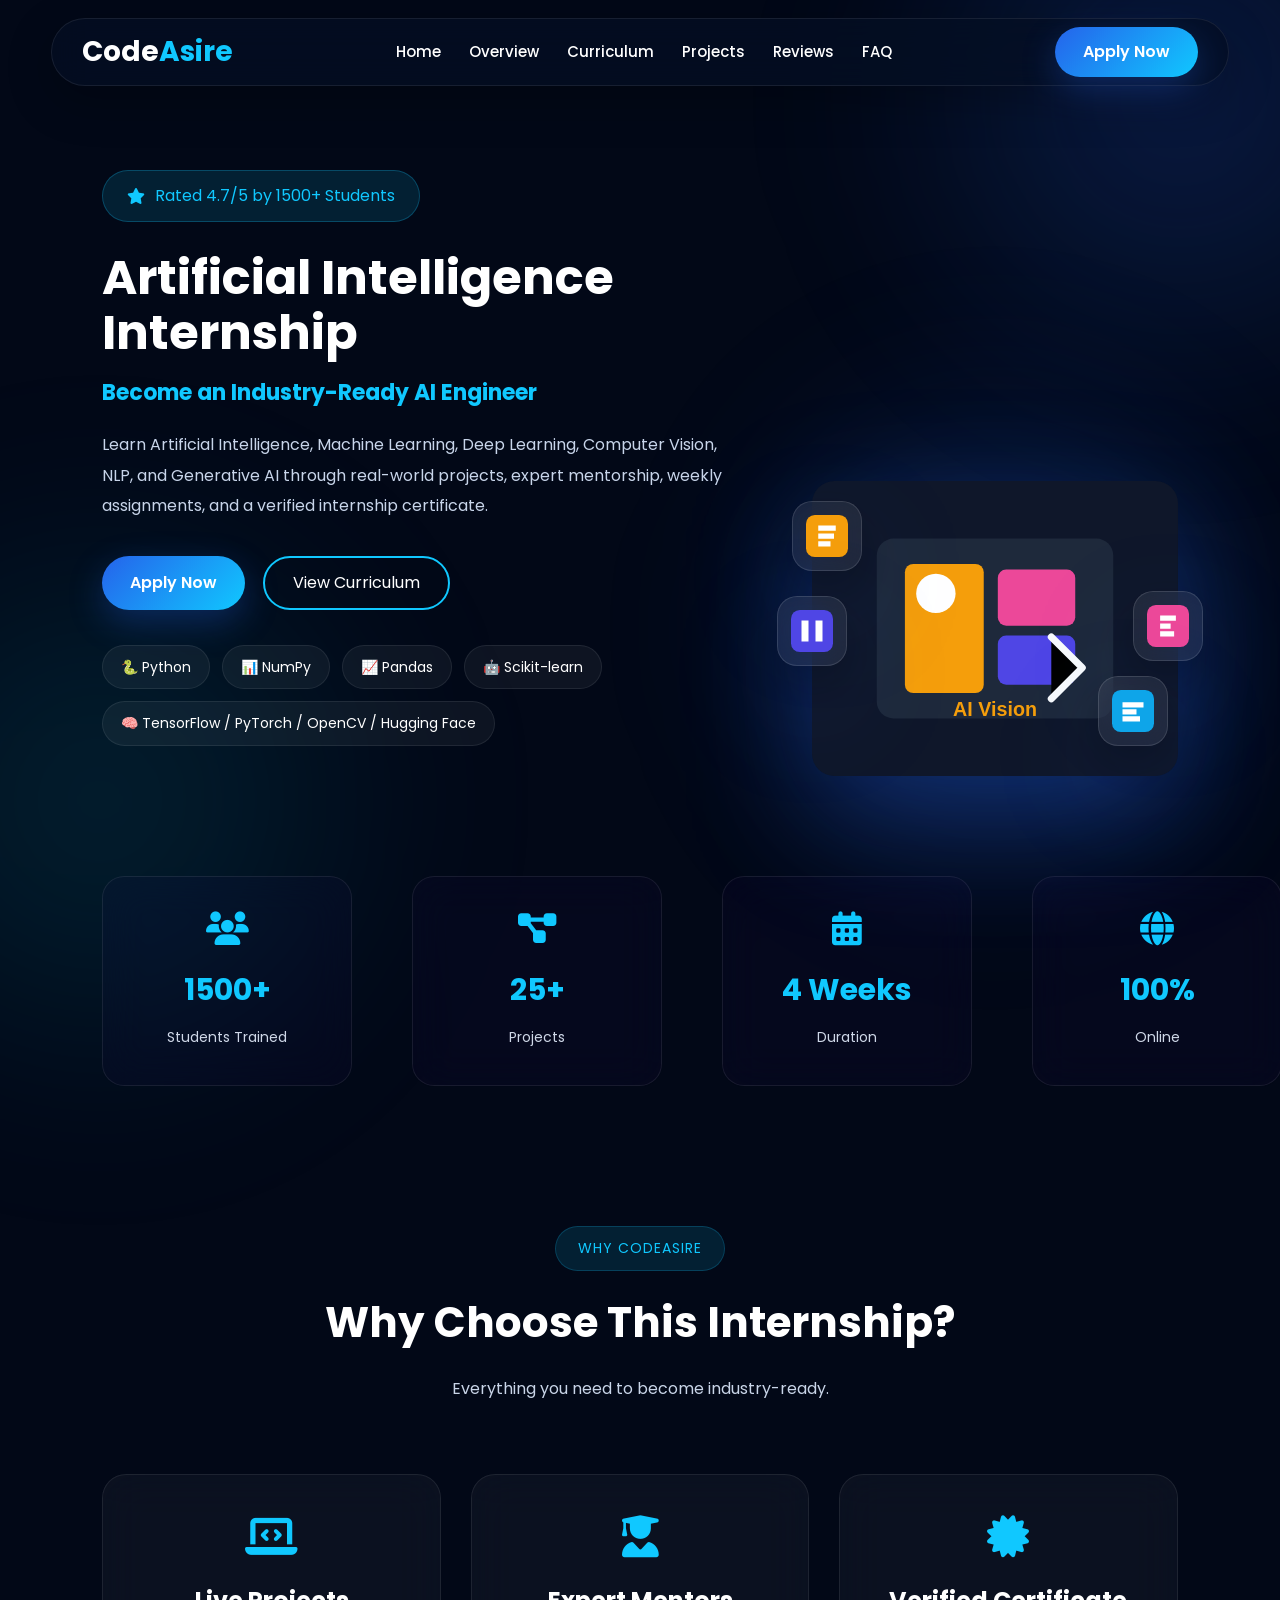
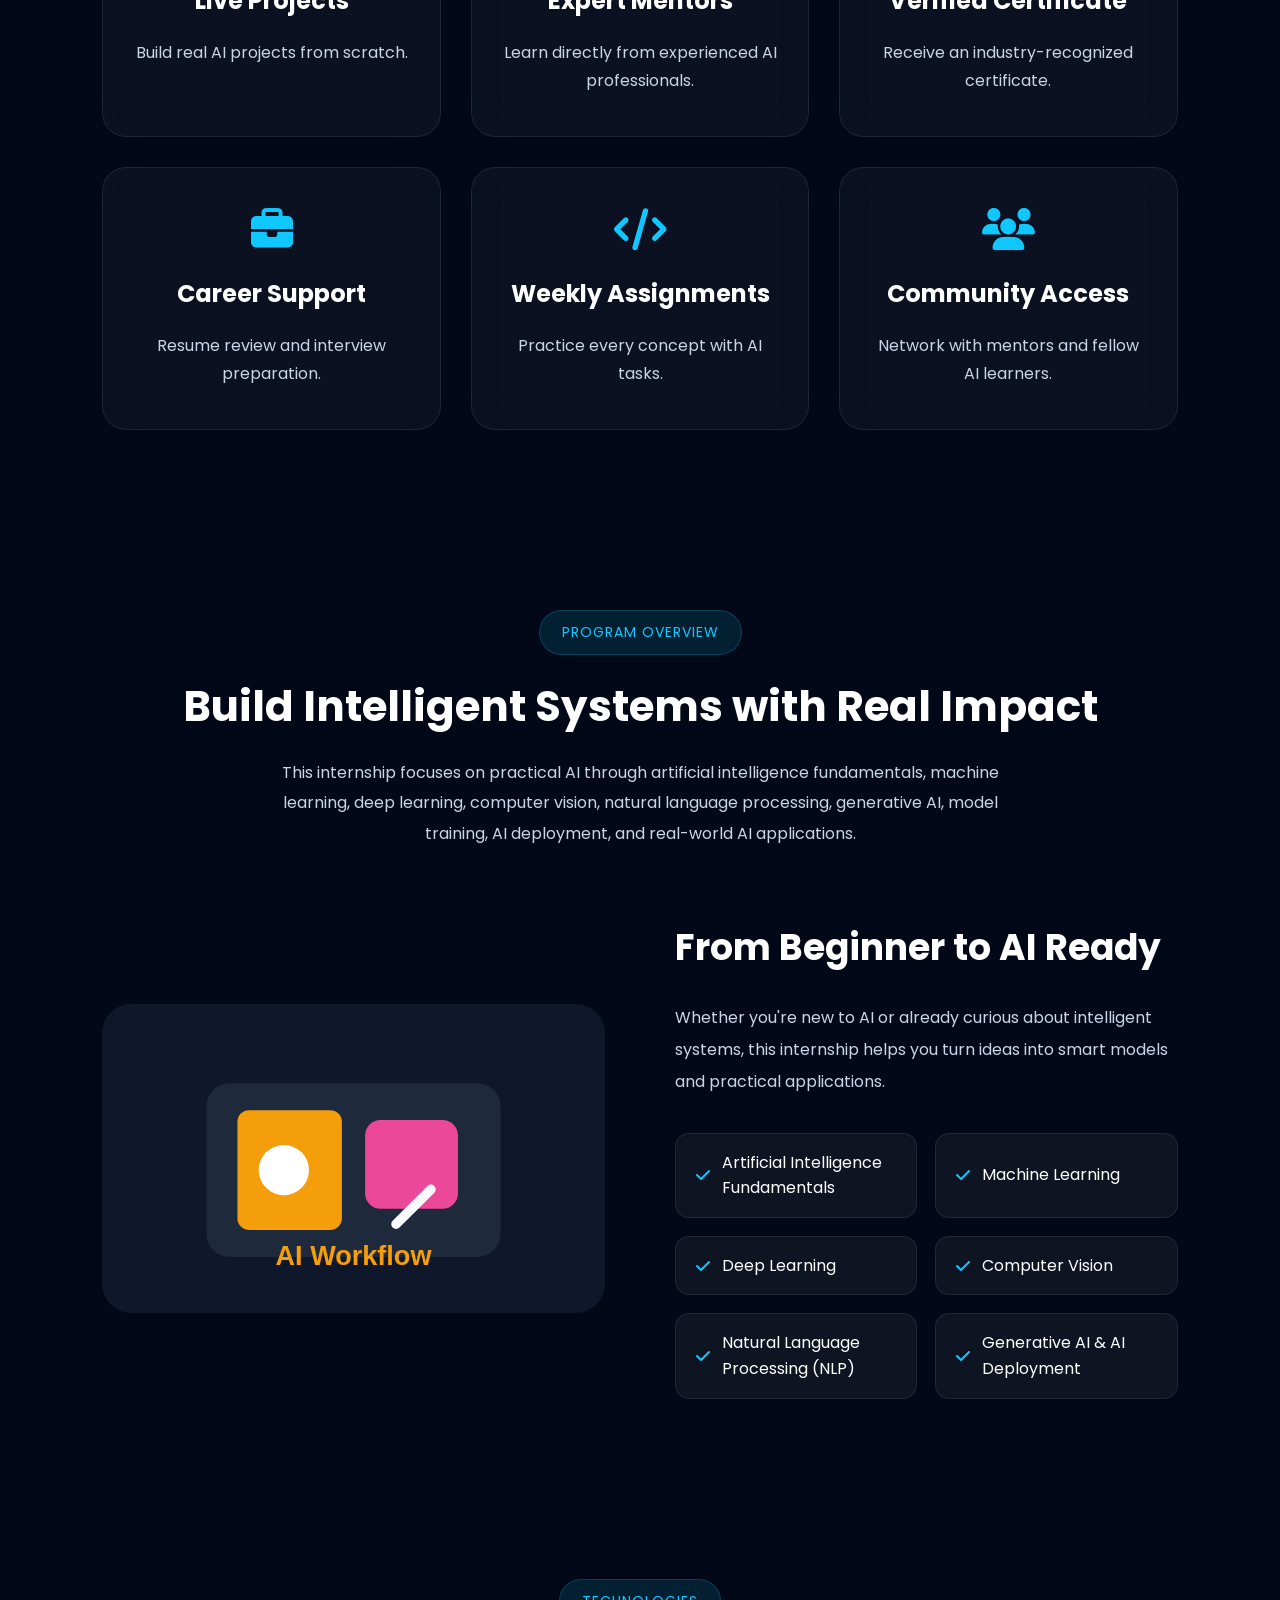
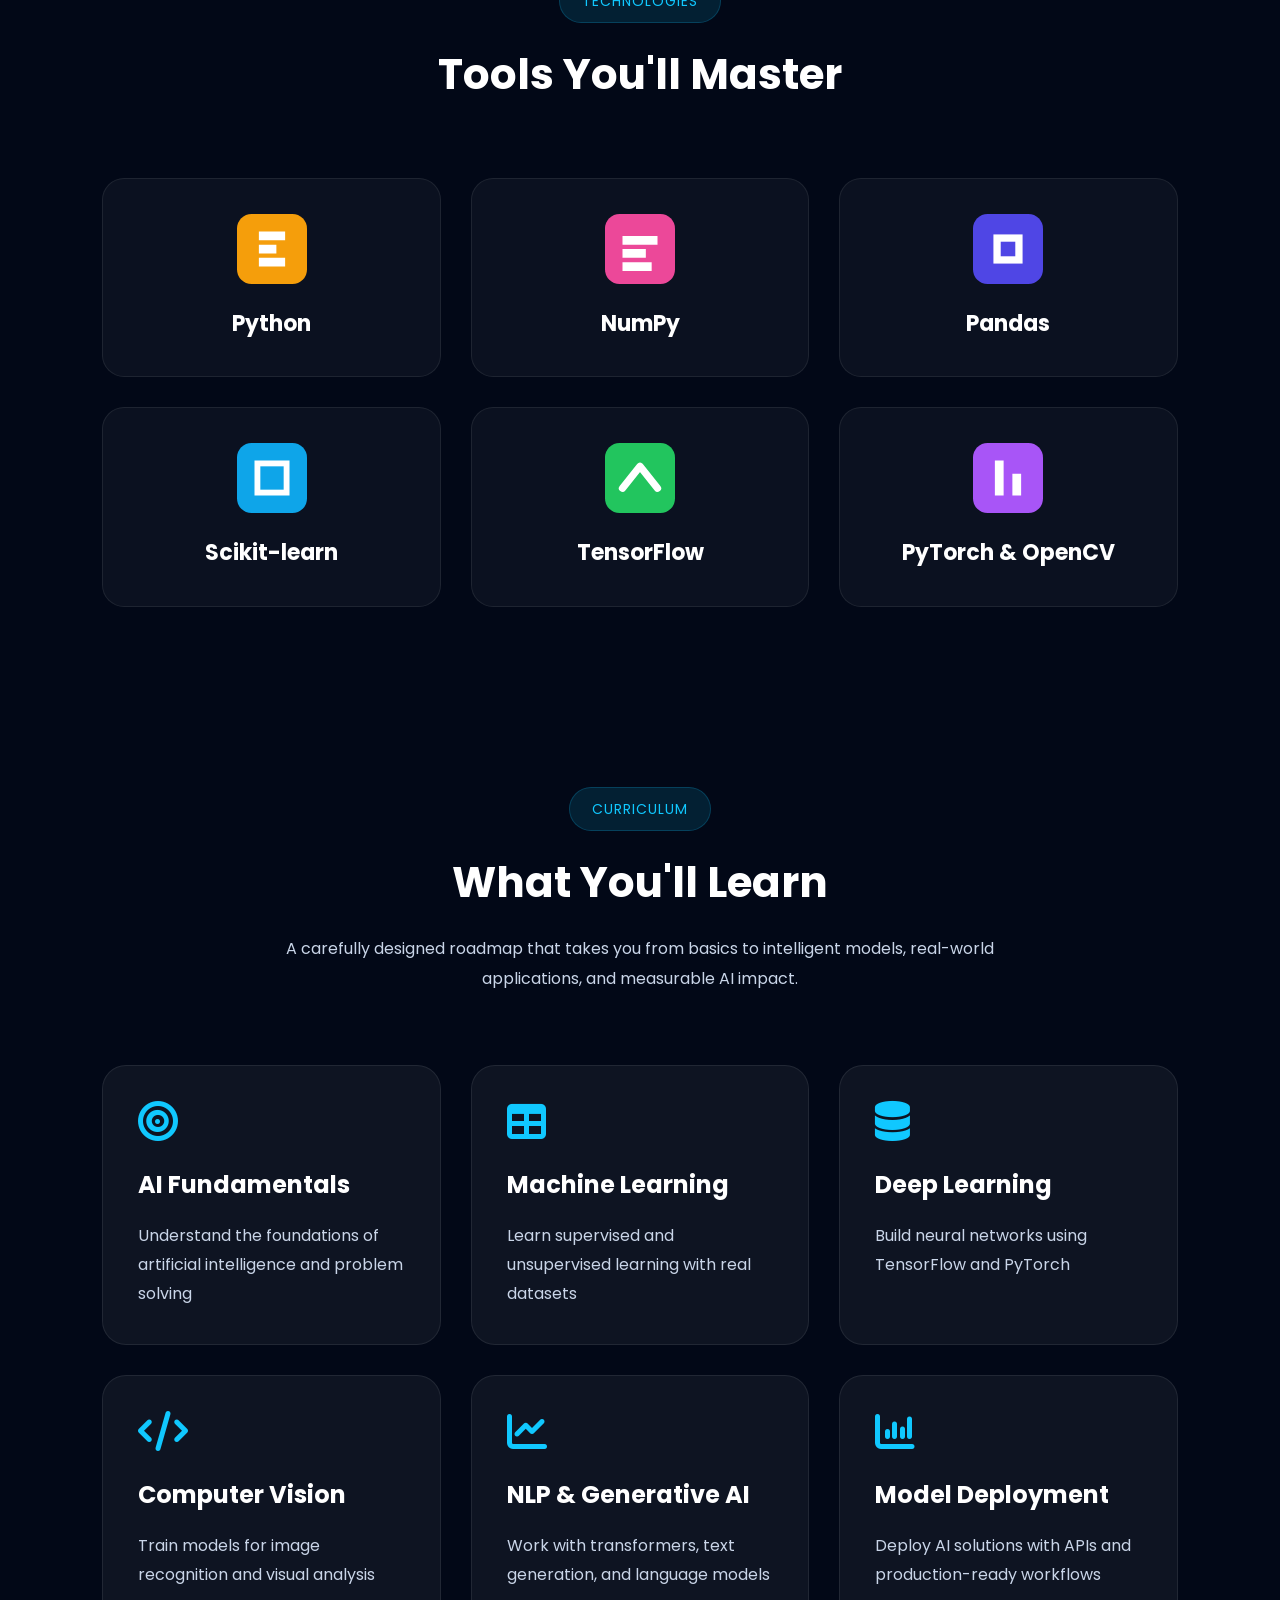
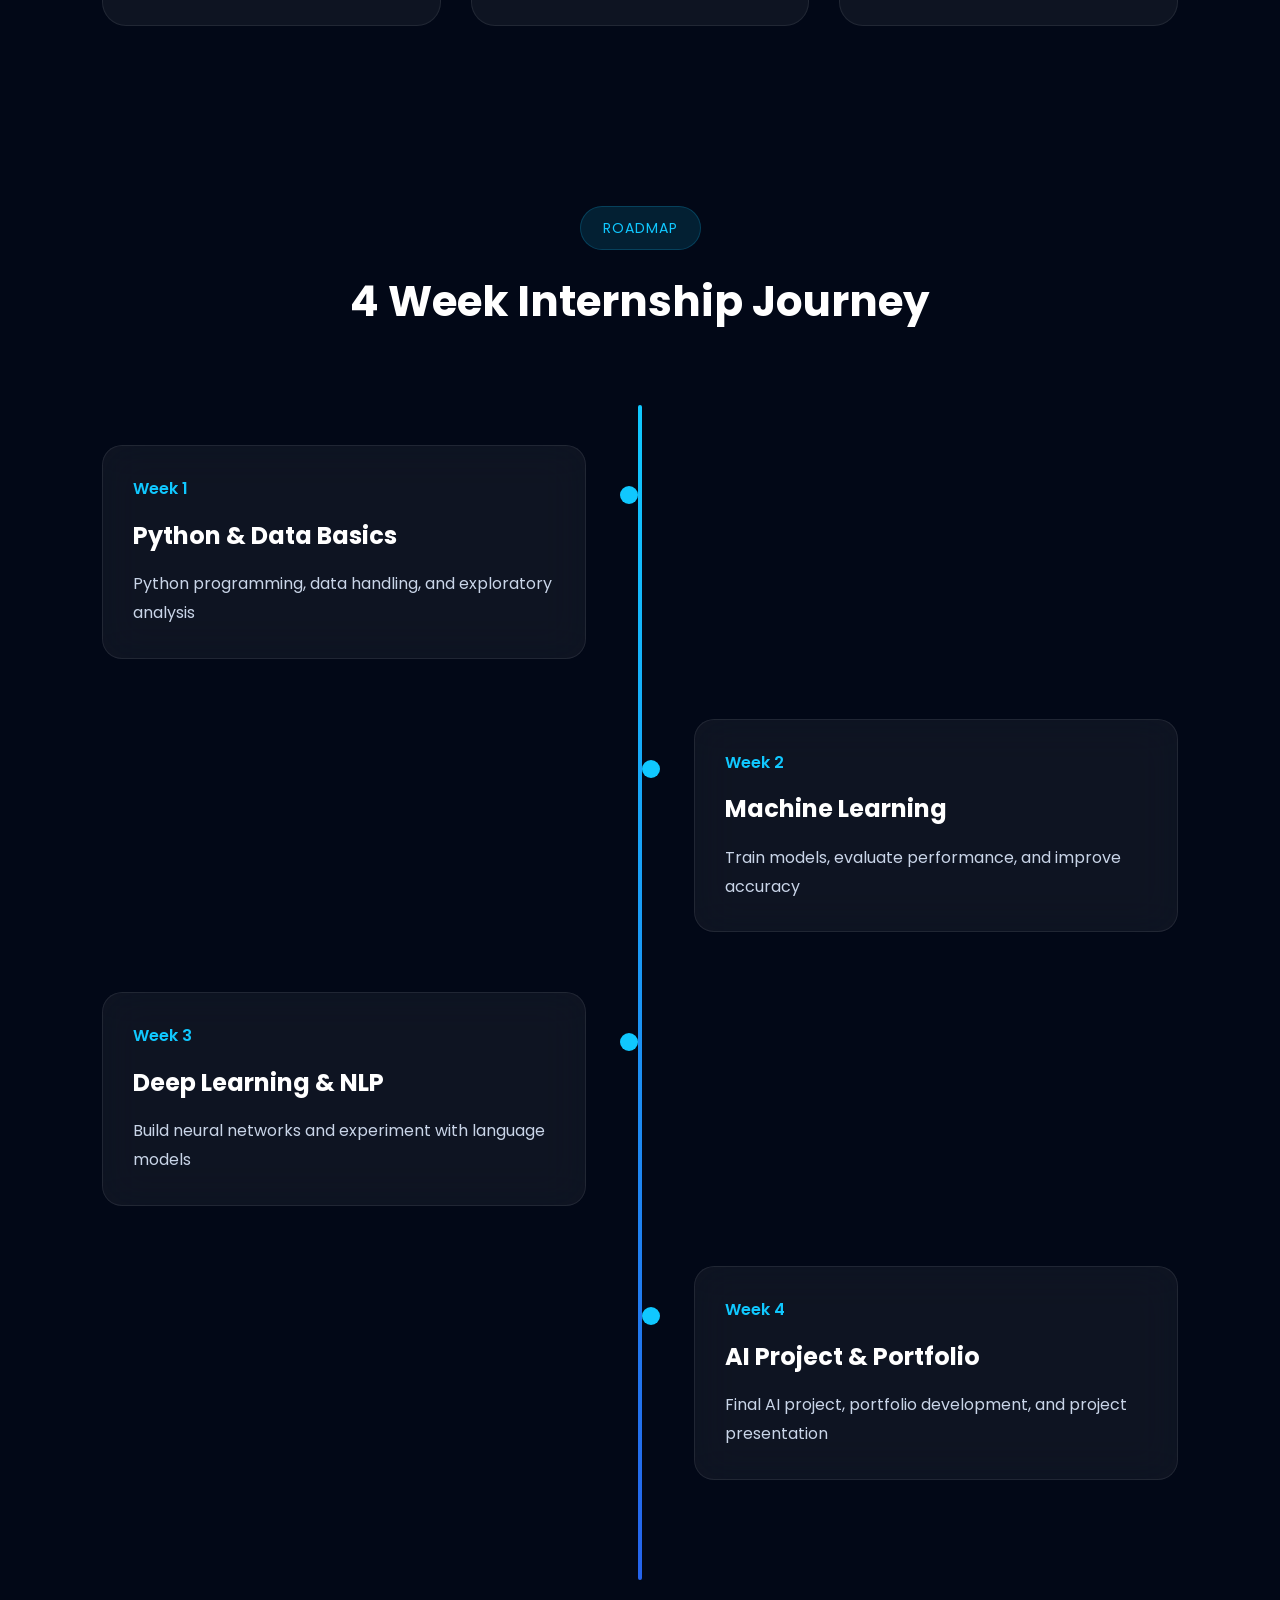
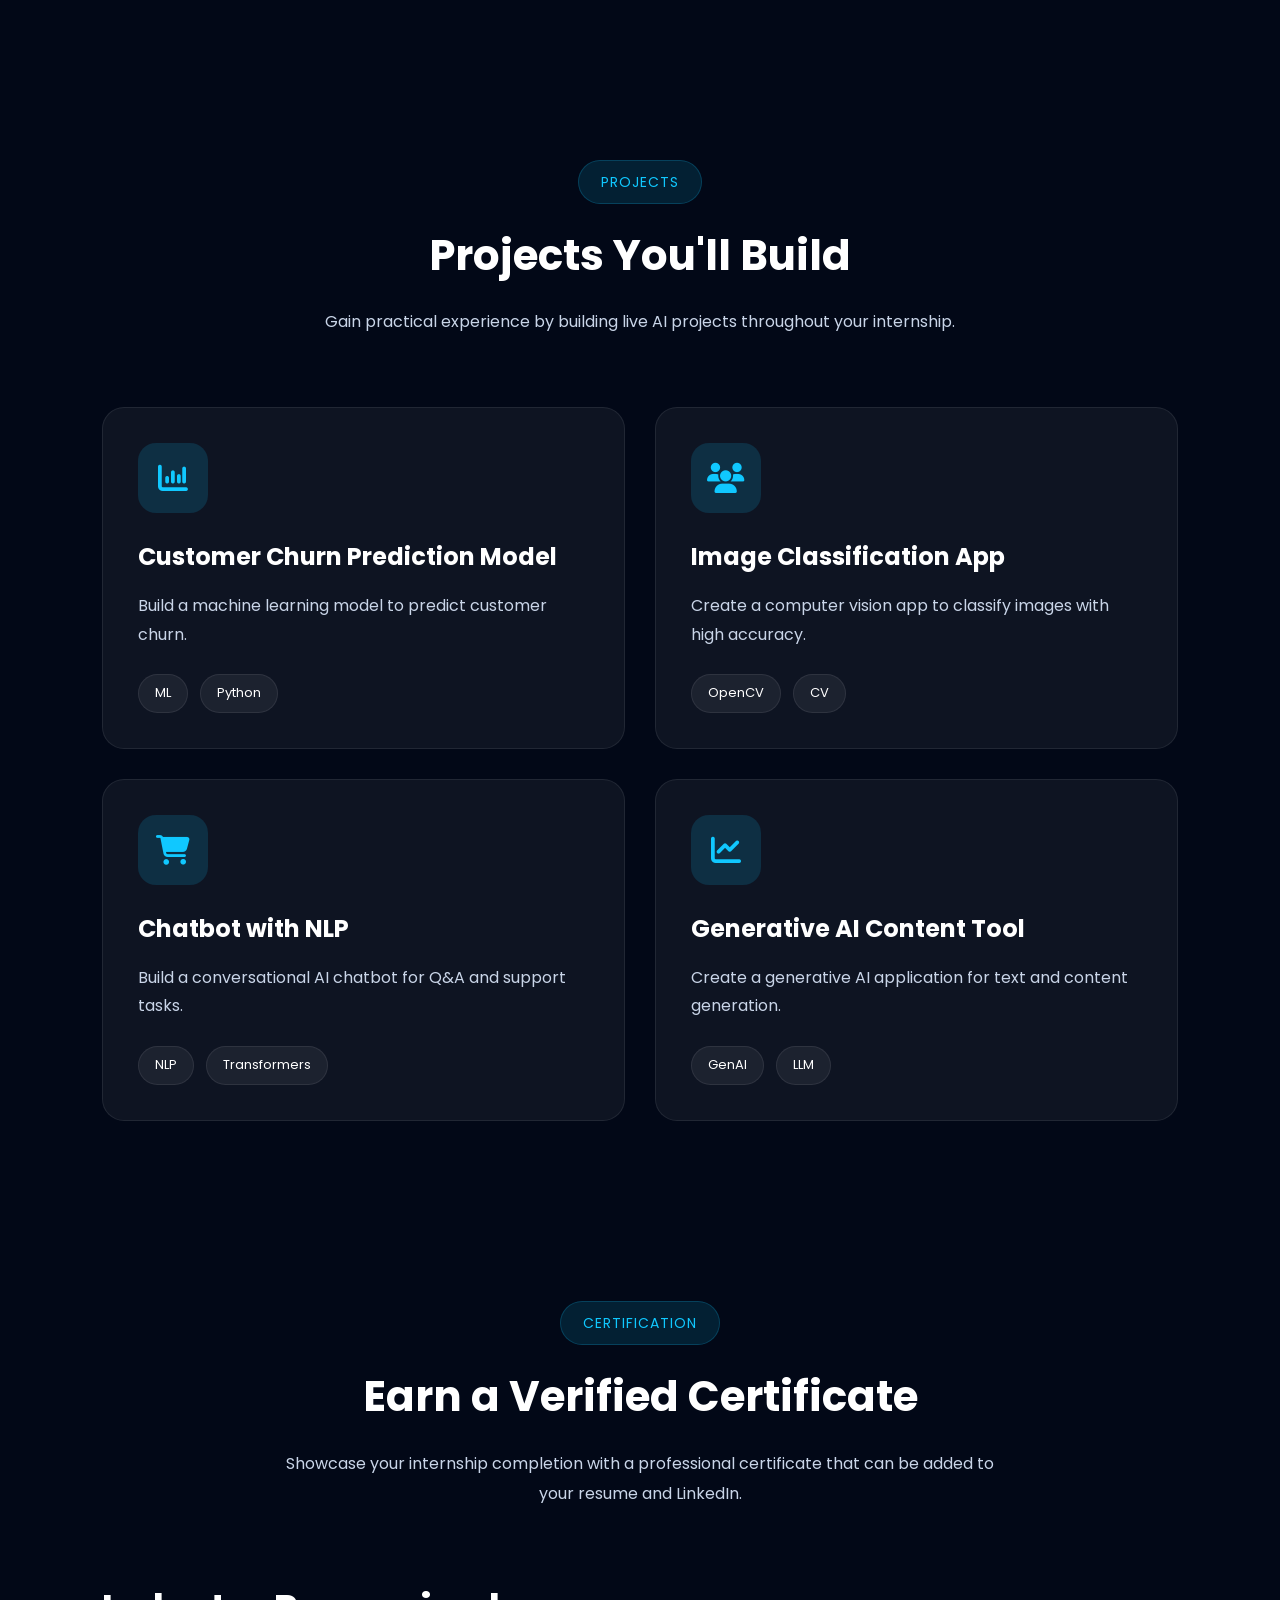
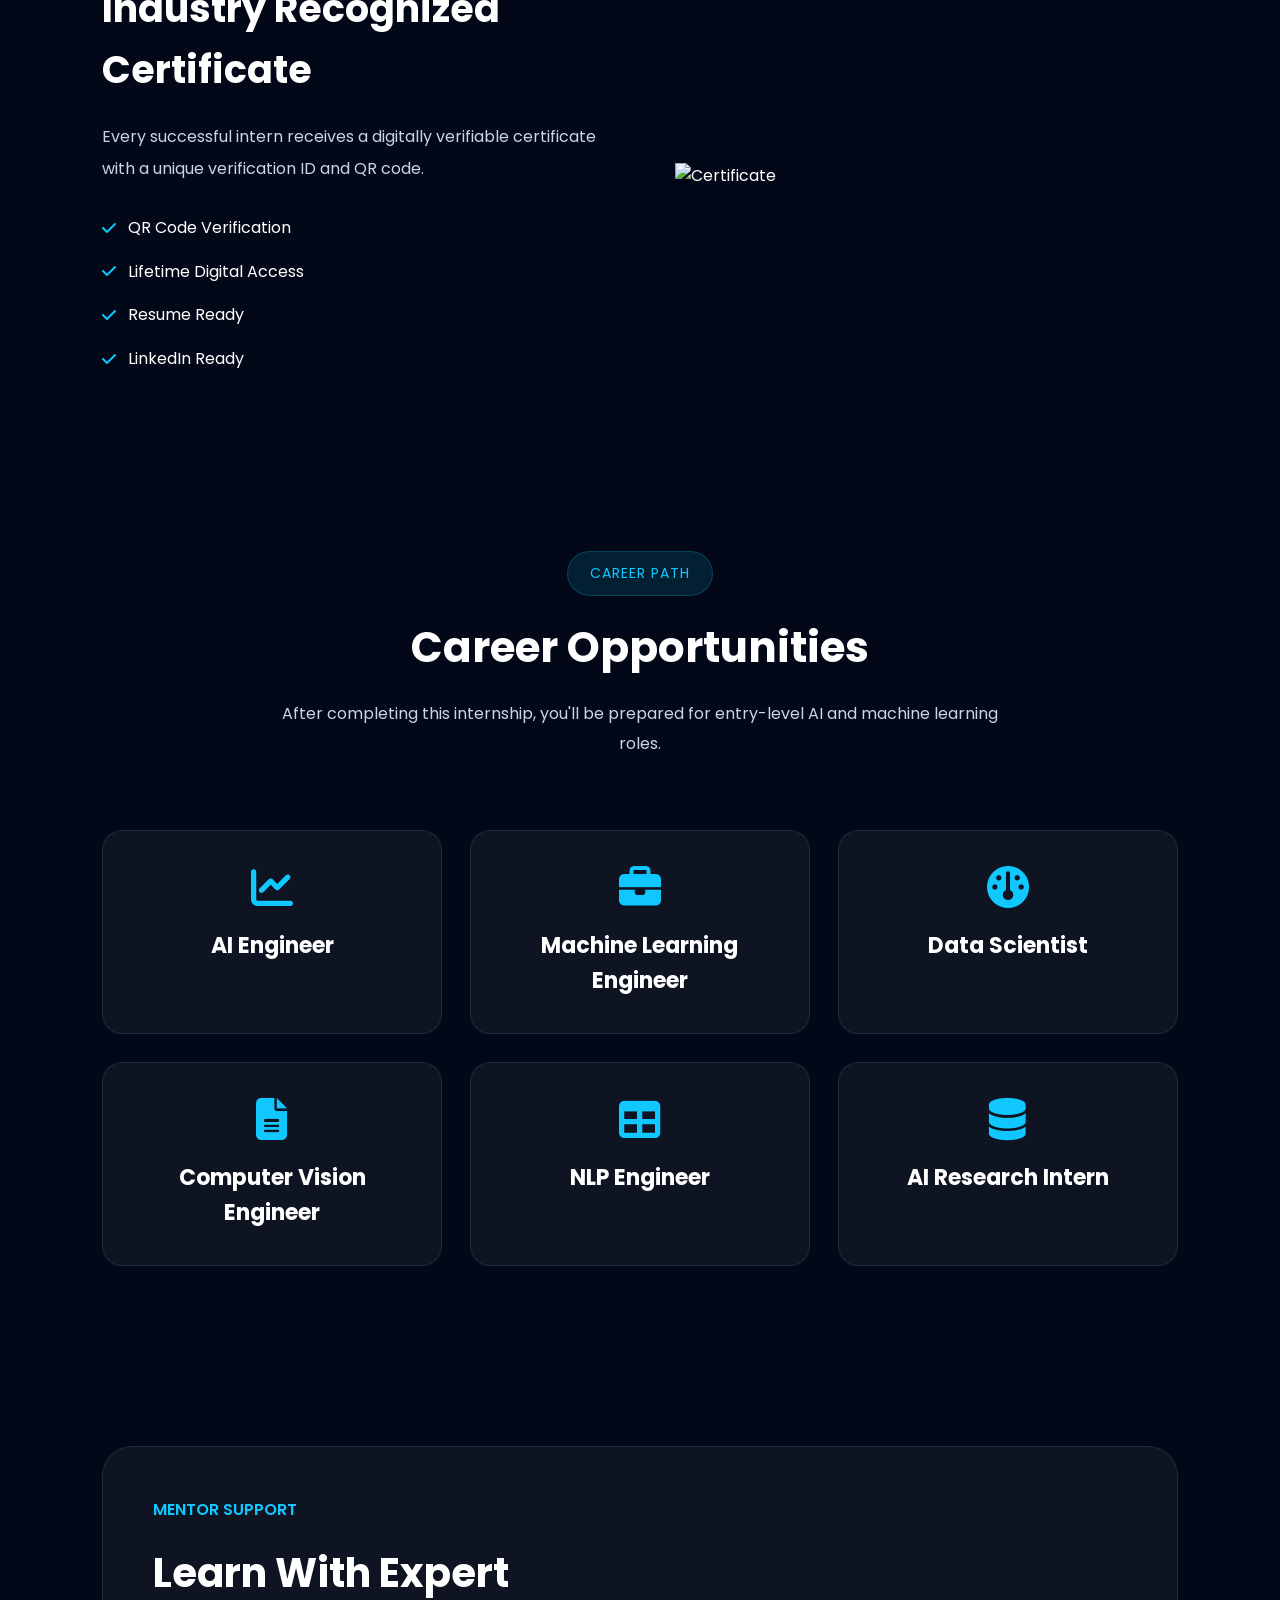
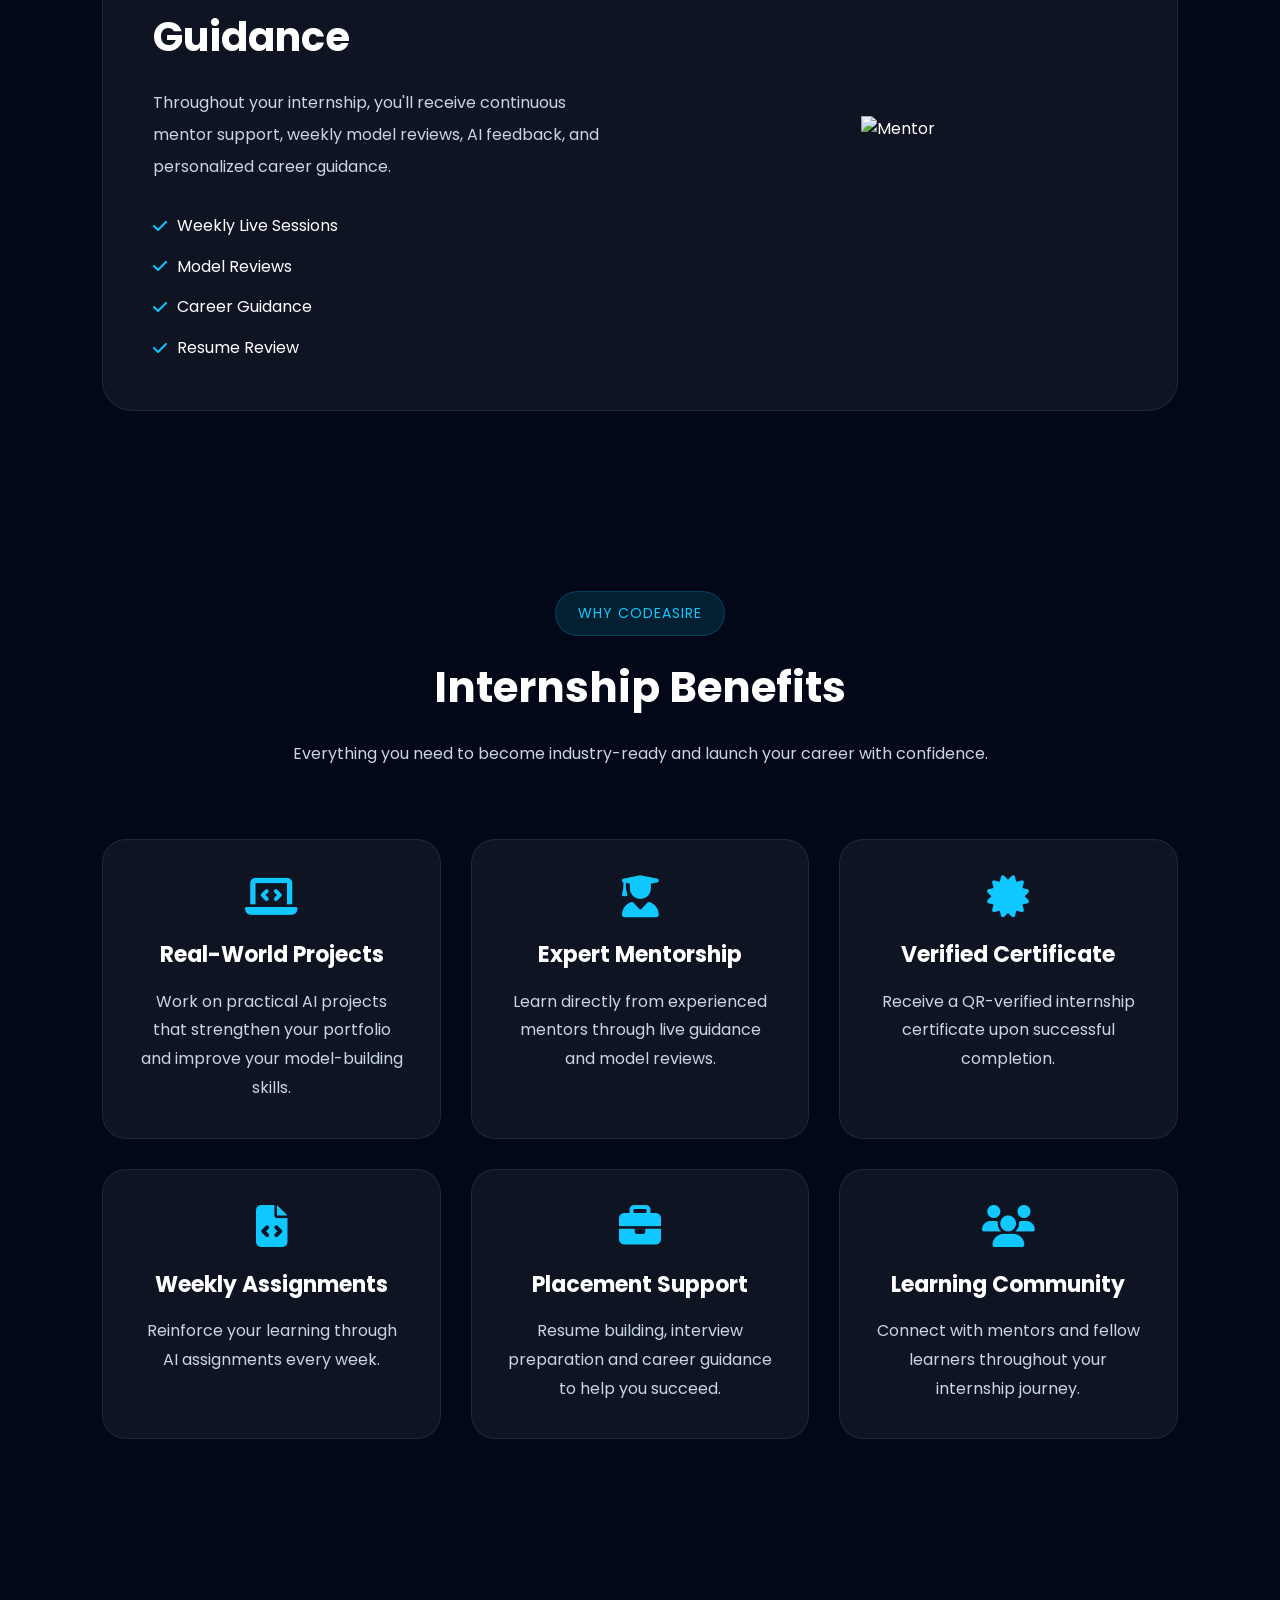
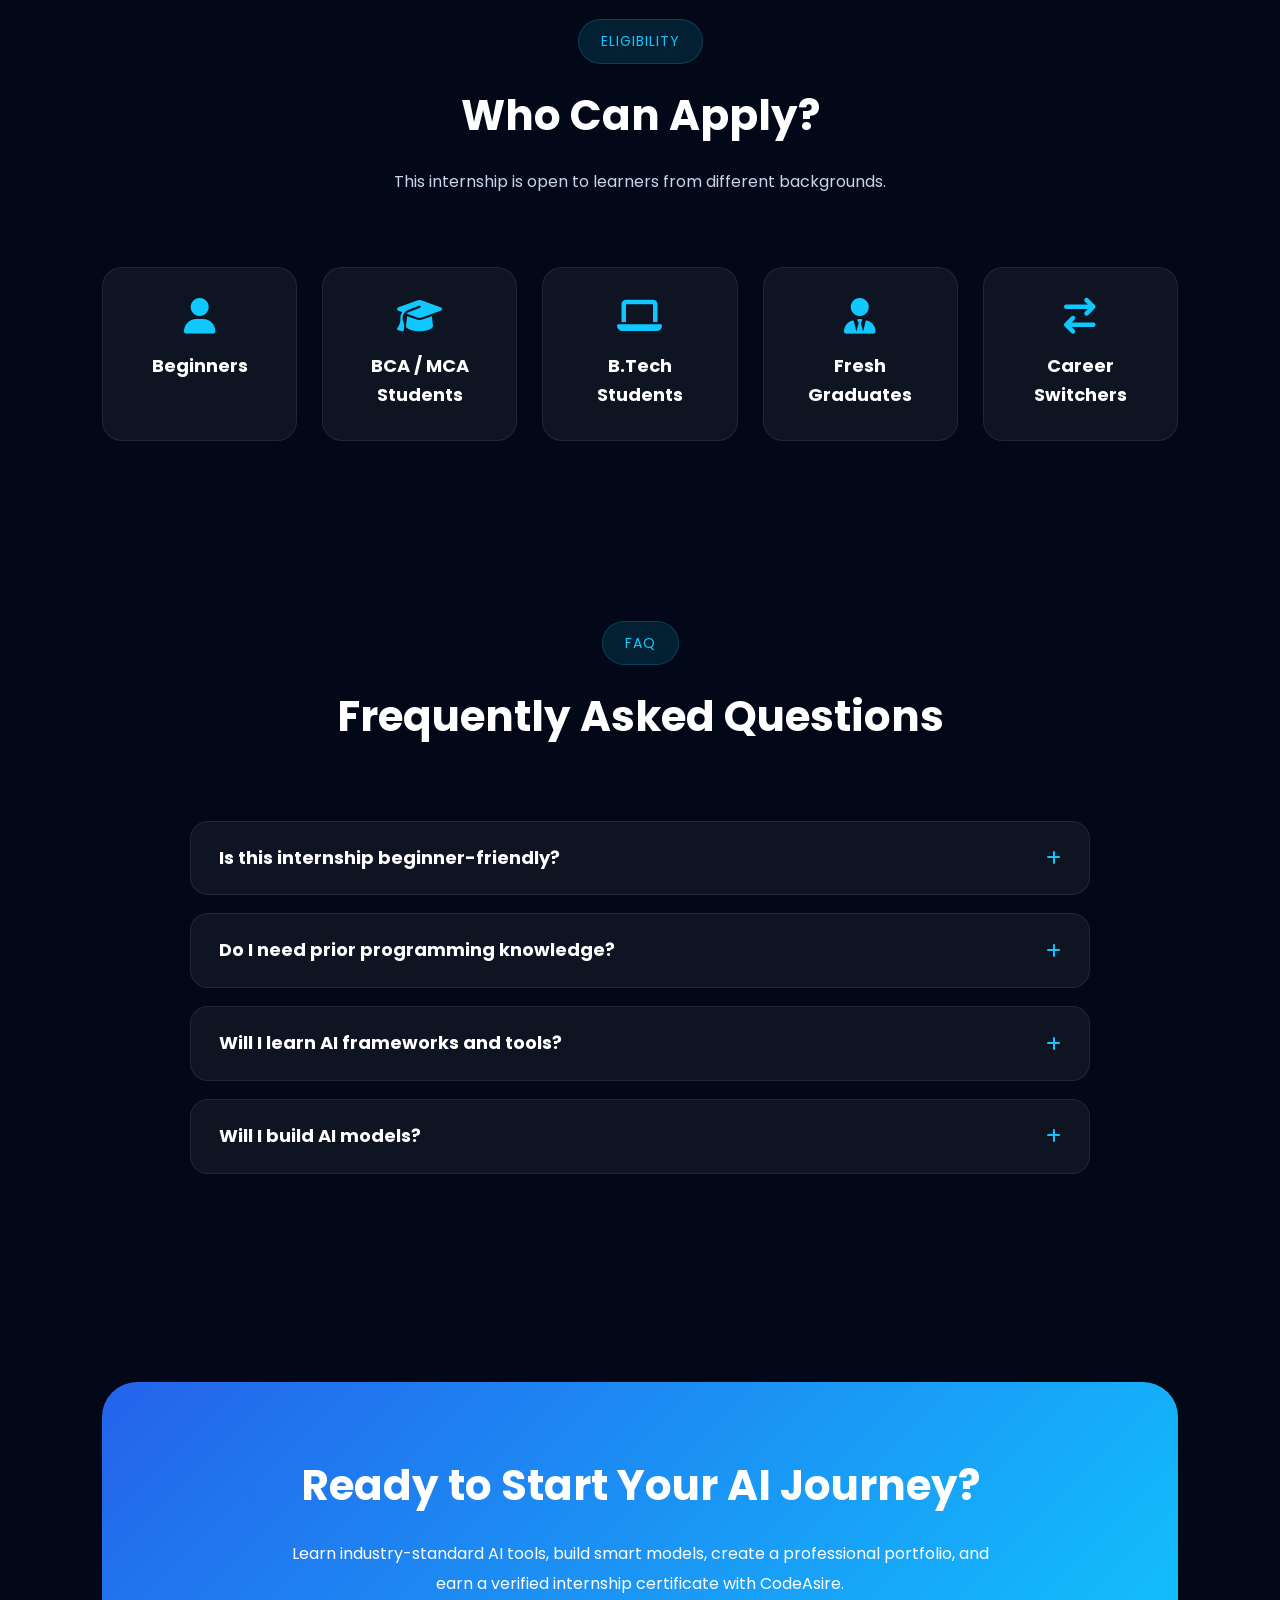
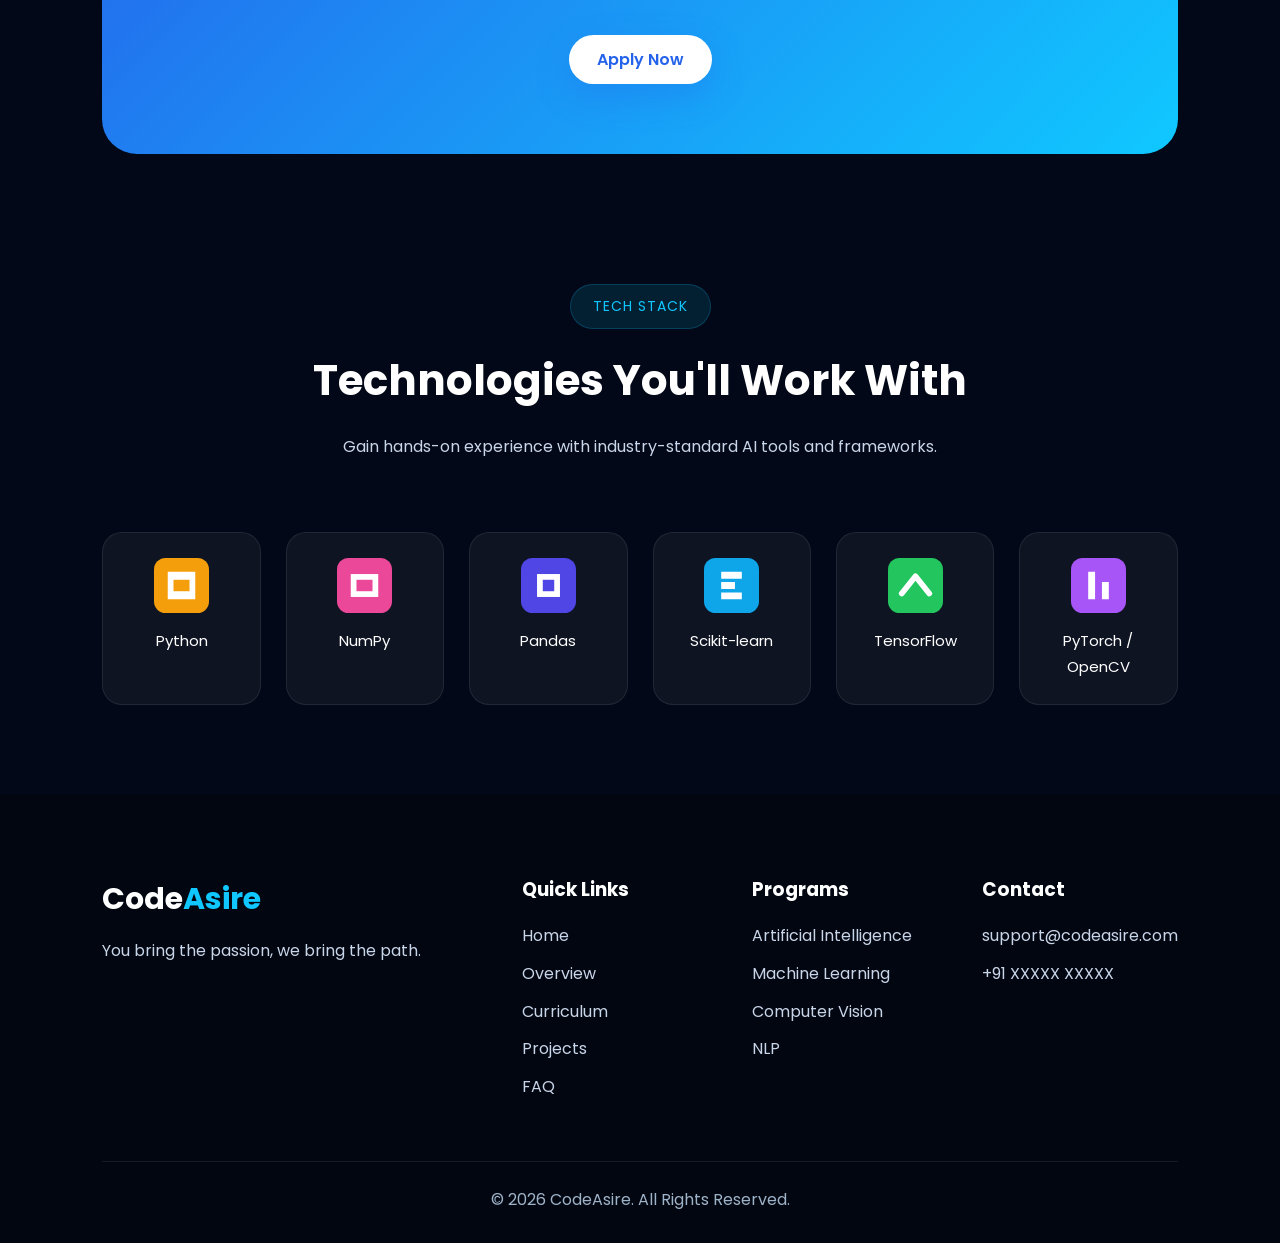
==== internships/artificial_intelligence.html @ 79d90b2c "added internship domain pages" ====
<!DOCTYPE html>
<html lang="en">

<head>

<meta charset="UTF-8">
<meta name="viewport" content="width=device-width, initial-scale=1.0">

<title>Artificial Intelligence Internship | CodeAsire</title>

<link rel="stylesheet" href="../css/internship.css">

<link rel="preconnect" href="https://fonts.googleapis.com">
<link rel="preconnect" href="https://fonts.gstatic.com" crossorigin>

<link href="https://fonts.googleapis.com/css2?family=Poppins:wght@300;400;500;600;700;800&display=swap" rel="stylesheet">

<link rel="stylesheet"
href="https://cdnjs.cloudflare.com/ajax/libs/font-awesome/6.7.2/css/all.min.css">

</head>

<body>

<!--================ NAVBAR ================-->

<header>

<nav>

<div class="logo">

<a href="../index.html">

Code<span>Asire</span>

</a>

</div>

<ul>

<li><a href="../index.html">Home</a></li>

<li><a href="#overview">Overview</a></li>

<li><a href="#curriculum">Curriculum</a></li>

<li><a href="#projects">Projects</a></li>

<li><a href="#reviews">Reviews</a></li>

<li><a href="#faq">FAQ</a></li>

</ul>

<a href="../apply.html" class="btn">

Apply Now

</a>

</nav>

</header>

<!--================ HERO ================-->

<section class="hero">

    <div class="hero-left">

        <div class="badge">
            <i class="fa-solid fa-star"></i>
            Rated 4.7/5 by 1500+ Students
        </div>

        <h1>Artificial Intelligence Internship</h1>

        <h2>Become an Industry-Ready AI Engineer</h2>

        <p>
            Learn Artificial Intelligence, Machine Learning, Deep Learning,
            Computer Vision, NLP, and Generative AI through real-world projects,
            expert mentorship, weekly assignments, and a verified internship certificate.
        </p>

        <div class="hero-buttons">

            <a href="../apply.html" class="btn">
                Apply Now
            </a>

            <a href="#curriculum" class="btn-outline">
                View Curriculum
            </a>

        </div>

        <div class="tech-stack">

            <span>🐍 Python</span>
            <span>📊 NumPy</span>
            <span>📈 Pandas</span>
            <span>🤖 Scikit-learn</span>
            <span>🧠 TensorFlow / PyTorch / OpenCV / Hugging Face</span>

        </div>

        <div class="hero-stats">

            <div class="stat-box">

                <i class="fa-solid fa-users"></i>

                <h3>1500+</h3>

                <p>Students Trained</p>

            </div>

            <div class="stat-box">

                <i class="fa-solid fa-diagram-project"></i>

                <h3>25+</h3>

                <p>Projects</p>

            </div>

            <div class="stat-box">

                <i class="fa-solid fa-calendar-days"></i>

                <h3>4 Weeks</h3>

                <p>Duration</p>

            </div>

            <div class="stat-box">

                <i class="fa-solid fa-globe"></i>

                <h3>100%</h3>

                <p>Online</p>

            </div>

        </div>

    </div>

    <div class="hero-right">

        <div class="hero-glow"></div>

        <img src="data:image/svg+xml,%3Csvg xmlns='http://www.w3.org/2000/svg' viewBox='0 0 520 420'%3E%3Crect width='520' height='420' rx='32' fill='%230f172a'/%3E%3Crect x='92' y='82' width='336' height='256' rx='24' fill='%231e293b'/%3E%3Crect x='132' y='118' width='112' height='184' rx='12' fill='%23f59e0b'/%3E%3Crect x='264' y='126' width='110' height='80' rx='12' fill='%23ec4899'/%3E%3Crect x='264' y='220' width='110' height='70' rx='12' fill='%234f46e5'/%3E%3Ccircle cx='176' cy='160' r='28' fill='%23ffffff'/%3E%3Cpath d='M340 222l44 44-44 44' stroke='%23f8fafc' stroke-width='10' stroke-linecap='round' stroke-linejoin='round'/%3E%3Ctext x='260' y='334' text-anchor='middle' font-family='Arial' font-size='28' font-weight='700' fill='%23f59e0b'%3EAI Vision%3C/text%3E%3C/svg%3E"
     width="500">

        <div class="floating-icon python">
            <img src="data:image/svg+xml,%3Csvg xmlns='http://www.w3.org/2000/svg' viewBox='0 0 96 96'%3E%3Crect width='96' height='96' rx='20' fill='%23f59e0b'/%3E%3Cpath d='M28 24h40v12H28zM28 60h28v12H28zM28 42h36v12H28z' fill='white'/%3E%3C/svg%3E">
        </div>

        <div class="floating-icon flask">
            <img src="data:image/svg+xml,%3Csvg xmlns='http://www.w3.org/2000/svg' viewBox='0 0 96 96'%3E%3Crect width='96' height='96' rx='20' fill='%23ec4899'/%3E%3Cpath d='M30 24h36v12H30zM30 42h24v12H30zM30 60h32v12H30z' fill='white'/%3E%3C/svg%3E">
        </div>

        <div class="floating-icon github">
            <img src="data:image/svg+xml,%3Csvg xmlns='http://www.w3.org/2000/svg' viewBox='0 0 96 96'%3E%3Crect width='96' height='96' rx='20' fill='%234f46e5'/%3E%3Cpath d='M24 24h16v48H24zM56 24h16v48H56z' fill='white'/%3E%3C/svg%3E">
        </div>

        <div class="floating-icon mysql">
            <img src="data:image/svg+xml,%3Csvg xmlns='http://www.w3.org/2000/svg' viewBox='0 0 96 96'%3E%3Crect width='96' height='96' rx='20' fill='%230ea5e9'/%3E%3Cpath d='M24 28h48v12H24zm0 16h32v12H24zm0 16h40v12H24z' fill='white'/%3E%3C/svg%3E">
        </div>

    </div>

</section>
<!--================ WHY CHOOSE ================-->

<section class="why">

<div class="section-title">

<span>WHY CODEASIRE</span>

<h2>

Why Choose This Internship?

</h2>

<p>

Everything you need to become industry-ready.

</p>

</div>

<div class="why-grid">

<div class="why-card">

<i class="fa-solid fa-laptop-code"></i>

<h3>Live Projects</h3>

<p>

Build real AI projects from scratch.

</p>

</div>

<div class="why-card">

<i class="fa-solid fa-user-graduate"></i>

<h3>Expert Mentors</h3>

<p>

Learn directly from experienced AI professionals.

</p>

</div>

<div class="why-card">

<i class="fa-solid fa-certificate"></i>

<h3>Verified Certificate</h3>

<p>

Receive an industry-recognized certificate.

</p>

</div>

<div class="why-card">

<i class="fa-solid fa-briefcase"></i>

<h3>Career Support</h3>

<p>

Resume review and interview preparation.

</p>

</div>

<div class="why-card">

<i class="fa-solid fa-code"></i>

<h3>Weekly Assignments</h3>

<p>

Practice every concept with AI tasks.

</p>

</div>

<div class="why-card">

<i class="fa-solid fa-users"></i>

<h3>Community Access</h3>

<p>

Network with mentors and fellow AI learners.

</p>

</div>

</div>

</section>
<!--================ PROGRAM OVERVIEW ================-->

<section class="overview" id="overview">

    <div class="section-title">

        <span>PROGRAM OVERVIEW</span>

        <h2>Build Intelligent Systems with Real Impact</h2>

        <p>
            This internship focuses on practical AI through artificial intelligence fundamentals,
            machine learning, deep learning, computer vision, natural language processing,
            generative AI, model training, AI deployment, and real-world AI applications.
        </p>

    </div>

    <div class="overview-container">

        <div class="overview-image">

            <img src="data:image/svg+xml,%3Csvg xmlns='http://www.w3.org/2000/svg' viewBox='0 0 520 320'%3E%3Crect width='520' height='320' rx='30' fill='%230f172a'/%3E%3Crect x='108' y='82' width='304' height='180' rx='24' fill='%231e293b'/%3E%3Crect x='140' y='110' width='108' height='124' rx='12' fill='%23f59e0b'/%3E%3Crect x='272' y='120' width='96' height='92' rx='16' fill='%23ec4899'/%3E%3Cpath d='M304 228l36-36' stroke='%23f8fafc' stroke-width='10' stroke-linecap='round'/%3E%3Ccircle cx='188' cy='172' r='26' fill='%23ffffff'/%3E%3Ctext x='260' y='270' text-anchor='middle' font-family='Arial' font-size='28' font-weight='700' fill='%23f59e0b'%3EAI Workflow%3C/text%3E%3C/svg%3E"
            alt="Artificial Intelligence Overview">

        </div>

        <div class="overview-content">

            <h3>

                From Beginner to AI Ready

            </h3>

            <p>

                Whether you're new to AI or already curious about intelligent systems,
                this internship helps you turn ideas into smart models and
                practical applications.

            </p>

            <div class="overview-features">

                <div class="feature">

                    <i class="fa-solid fa-check"></i>

                    Artificial Intelligence Fundamentals

                </div>

                <div class="feature">

                    <i class="fa-solid fa-check"></i>

                    Machine Learning

                </div>

                <div class="feature">

                    <i class="fa-solid fa-check"></i>

                    Deep Learning

                </div>

                <div class="feature">

                    <i class="fa-solid fa-check"></i>

                    Computer Vision

                </div>

                <div class="feature">

                    <i class="fa-solid fa-check"></i>

                    Natural Language Processing (NLP)

                </div>

                <div class="feature">

                    <i class="fa-solid fa-check"></i>

                    Generative AI & AI Deployment

                </div>

            </div>

        </div>

    </div>

</section>

<!--================ TOOLS ================-->

<section class="tools">

    <div class="section-title">

        <span>TECHNOLOGIES</span>

        <h2>Tools You'll Master</h2>

    </div>

    <div class="tools-grid">

        <div class="tool-card">

            <img src="data:image/svg+xml,%3Csvg xmlns='http://www.w3.org/2000/svg' viewBox='0 0 96 96'%3E%3Crect width='96' height='96' rx='20' fill='%23f59e0b'/%3E%3Cpath d='M30 24h36v12H30zm0 18h24v12H30zm0 18h36v12H30z' fill='white'/%3E%3C/svg%3E">

            <h3>Python</h3>

        </div>

        <div class="tool-card">

            <img src="data:image/svg+xml,%3Csvg xmlns='http://www.w3.org/2000/svg' viewBox='0 0 96 96'%3E%3Crect width='96' height='96' rx='20' fill='%23ec4899'/%3E%3Cpath d='M24 30h48v12H24zm0 18h32v12H24zm0 18h40v12H24z' fill='white'/%3E%3C/svg%3E">

            <h3>NumPy</h3>

        </div>

        <div class="tool-card">

            <img src="data:image/svg+xml,%3Csvg xmlns='http://www.w3.org/2000/svg' viewBox='0 0 96 96'%3E%3Crect width='96' height='96' rx='20' fill='%234f46e5'/%3E%3Cpath d='M28 28h40v40H28z' fill='white'/%3E%3Cpath d='M38 38h20v20H38z' fill='%234f46e5'/%3E%3C/svg%3E">

            <h3>Pandas</h3>

        </div>

        <div class="tool-card">

            <img src="data:image/svg+xml,%3Csvg xmlns='http://www.w3.org/2000/svg' viewBox='0 0 96 96'%3E%3Crect width='96' height='96' rx='20' fill='%230ea5e9'/%3E%3Cpath d='M24 24h48v48H24z' fill='white'/%3E%3Cpath d='M32 32h32v32H32z' fill='%230ea5e9'/%3E%3C/svg%3E">

            <h3>Scikit-learn</h3>

        </div>

        <div class="tool-card">

            <img src="data:image/svg+xml,%3Csvg xmlns='http://www.w3.org/2000/svg' viewBox='0 0 96 96'%3E%3Crect width='96' height='96' rx='20' fill='%2322c55e'/%3E%3Cpath d='M24 62l24-30 24 30' stroke='white' stroke-width='10' fill='none' stroke-linecap='round' stroke-linejoin='round'/%3E%3C/svg%3E">

            <h3>TensorFlow</h3>

        </div>

        <div class="tool-card">

            <img src="data:image/svg+xml,%3Csvg xmlns='http://www.w3.org/2000/svg' viewBox='0 0 96 96'%3E%3Crect width='96' height='96' rx='20' fill='%23a855f7'/%3E%3Cpath d='M30 24h12v48H30zm24 18h12v30H54z' fill='white'/%3E%3C/svg%3E">

            <h3>PyTorch & OpenCV</h3>

        </div>

    </div>

</section>

<!--================ CURRICULUM ================-->

<section class="curriculum" id="curriculum">

    <div class="section-title">

        <span>CURRICULUM</span>

        <h2>What You'll Learn</h2>

        <p>

            A carefully designed roadmap that takes you from basics to
            intelligent models, real-world applications, and measurable AI impact.

        </p>

    </div>

    <div class="curriculum-grid">

        <div class="curriculum-card">

            <i class="fa-solid fa-bullseye"></i>

            <h3>AI Fundamentals</h3>

            <p>

                Understand the foundations of artificial intelligence and problem solving

            </p>

        </div>

        <div class="curriculum-card">

            <i class="fa-solid fa-table"></i>

            <h3>Machine Learning</h3>

            <p>

                Learn supervised and unsupervised learning with real datasets

            </p>

        </div>

        <div class="curriculum-card">

            <i class="fa-solid fa-database"></i>

            <h3>Deep Learning</h3>

            <p>

                Build neural networks using TensorFlow and PyTorch

            </p>

        </div>

        <div class="curriculum-card">

            <i class="fa-solid fa-code"></i>

            <h3>Computer Vision</h3>

            <p>

                Train models for image recognition and visual analysis

            </p>

        </div>

        <div class="curriculum-card">

            <i class="fa-solid fa-chart-line"></i>

            <h3>NLP & Generative AI</h3>

            <p>

                Work with transformers, text generation, and language models

            </p>

        </div>

        <div class="curriculum-card">

            <i class="fa-solid fa-chart-column"></i>

            <h3>Model Deployment</h3>

            <p>

                Deploy AI solutions with APIs and production-ready workflows

            </p>

        </div>

    </div>

</section>

<!--================ ROADMAP ================-->

<section class="roadmap">

    <div class="section-title">

        <span>ROADMAP</span>

        <h2>4 Week Internship Journey</h2>

    </div>

    <div class="timeline">

        <div class="timeline-item">

            <span>Week 1</span>

            <h3>Python & Data Basics</h3>

            <p>

                Python programming, data handling, and exploratory analysis

            </p>

        </div>

        <div class="timeline-item">

            <span>Week 2</span>

            <h3>Machine Learning</h3>

            <p>

                Train models, evaluate performance, and improve accuracy

            </p>

        </div>

        <div class="timeline-item">

            <span>Week 3</span>

            <h3>Deep Learning & NLP</h3>

            <p>

                Build neural networks and experiment with language models

            </p>

        </div>

        <div class="timeline-item">

            <span>Week 4</span>

            <h3>AI Project & Portfolio</h3>

            <p>

                Final AI project, portfolio development, and project presentation

            </p>

        </div>

    </div>

</section>
<!--================ PROJECTS ================-->

<section class="projects" id="projects">

    <div class="section-title">

        <span>PROJECTS</span>

        <h2>Projects You'll Build</h2>

        <p>
            Gain practical experience by building live AI projects
            throughout your internship.
        </p>

    </div>

    <div class="projects-grid">

        <div class="project-card">

            <div class="project-icon">
                <i class="fa-solid fa-chart-column"></i>
            </div>

            <h3>Customer Churn Prediction Model</h3>

            <p>

                Build a machine learning model to predict customer churn.

            </p>

            <div class="project-tags">

                <span>ML</span>

                <span>Python</span>

            </div>

        </div>

        <div class="project-card">

            <div class="project-icon">
                <i class="fa-solid fa-users"></i>
            </div>

            <h3>Image Classification App</h3>

            <p>

                Create a computer vision app to classify images with high accuracy.

            </p>

            <div class="project-tags">

                <span>OpenCV</span>

                <span>CV</span>

            </div>

        </div>

        <div class="project-card">

            <div class="project-icon">
                <i class="fa-solid fa-cart-shopping"></i>
            </div>

            <h3>Chatbot with NLP</h3>

            <p>

                Build a conversational AI chatbot for Q&A and support tasks.

            </p>

            <div class="project-tags">

                <span>NLP</span>

                <span>Transformers</span>

            </div>

        </div>

        <div class="project-card">

            <div class="project-icon">
                <i class="fa-solid fa-chart-line"></i>
            </div>

            <h3>Generative AI Content Tool</h3>

            <p>

                Create a generative AI application for text and content generation.

            </p>

            <div class="project-tags">

                <span>GenAI</span>

                <span>LLM</span>

            </div>

        </div>

    </div>

</section>

<!--================ CERTIFICATE ================-->

<section class="certificate">

    <div class="section-title">

        <span>CERTIFICATION</span>

        <h2>Earn a Verified Certificate</h2>

        <p>

            Showcase your internship completion with a professional
            certificate that can be added to your resume and LinkedIn.

        </p>

    </div>

    <div class="certificate-container">

        <div class="certificate-content">

            <h3>

                Industry Recognized Certificate

            </h3>

            <p>

                Every successful intern receives a digitally verifiable
                certificate with a unique verification ID and QR code.

            </p>

            <ul>

                <li><i class="fa-solid fa-check"></i> QR Code Verification</li>

                <li><i class="fa-solid fa-check"></i> Lifetime Digital Access</li>

                <li><i class="fa-solid fa-check"></i> Resume Ready</li>

                <li><i class="fa-solid fa-check"></i> LinkedIn Ready</li>

            </ul>

        </div>

        <div class="certificate-image">

            <img src="../assets/certificates/certificate-demo.png"
            alt="Certificate">

        </div>

    </div>

</section>

<!--================ CAREER ================-->

<section class="career">

    <div class="section-title">

        <span>CAREER PATH</span>

        <h2>Career Opportunities</h2>

        <p>

            After completing this internship, you'll be prepared for
            entry-level AI and machine learning roles.

        </p>

    </div>

    <div class="career-grid">

        <div class="career-card">

            <i class="fa-solid fa-chart-line"></i>

            <h3>AI Engineer</h3>

        </div>

        <div class="career-card">

            <i class="fa-solid fa-briefcase"></i>

            <h3>Machine Learning Engineer</h3>

        </div>

        <div class="career-card">

            <i class="fa-solid fa-dashboard"></i>

            <h3>Data Scientist</h3>

        </div>

        <div class="career-card">

            <i class="fa-solid fa-file-lines"></i>

            <h3>Computer Vision Engineer</h3>

        </div>

        <div class="career-card">

            <i class="fa-solid fa-table"></i>

            <h3>NLP Engineer</h3>

        </div>

        <div class="career-card">

            <i class="fa-solid fa-database"></i>

            <h3>AI Research Intern</h3>

        </div>

    </div>

</section>

<!--================ MENTOR ================-->

<section class="mentor">

    <div class="mentor-card">

        <div class="mentor-content">

            <span>MENTOR SUPPORT</span>

            <h2>

                Learn With Expert Guidance

            </h2>

            <p>

                Throughout your internship, you'll receive continuous
                mentor support, weekly model reviews, AI feedback,
                and personalized career guidance.

            </p>

            <div class="mentor-points">

                <div><i class="fa-solid fa-check"></i> Weekly Live Sessions</div>

                <div><i class="fa-solid fa-check"></i> Model Reviews</div>

                <div><i class="fa-solid fa-check"></i> Career Guidance</div>

                <div><i class="fa-solid fa-check"></i> Resume Review</div>

            </div>

        </div>

        <div class="mentor-image">

            <img src="../assets/internships/mentor.png"
            alt="Mentor">

        </div>

    </div>

</section>
<!--================ INTERNSHIP BENEFITS ================-->

<section class="benefits">

    <div class="section-title">

        <span>WHY CODEASIRE</span>

        <h2>Internship Benefits</h2>

        <p>

            Everything you need to become industry-ready and launch
            your career with confidence.

        </p>

    </div>

    <div class="benefits-grid">

        <div class="benefit-card">

            <i class="fa-solid fa-laptop-code"></i>

            <h3>Real-World Projects</h3>

            <p>

                Work on practical AI projects that strengthen your portfolio
                and improve your model-building skills.

            </p>

        </div>

        <div class="benefit-card">

            <i class="fa-solid fa-user-graduate"></i>

            <h3>Expert Mentorship</h3>

            <p>

                Learn directly from experienced mentors through live
                guidance and model reviews.

            </p>

        </div>

        <div class="benefit-card">

            <i class="fa-solid fa-certificate"></i>

            <h3>Verified Certificate</h3>

            <p>

                Receive a QR-verified internship certificate upon
                successful completion.

            </p>

        </div>

        <div class="benefit-card">

            <i class="fa-solid fa-file-code"></i>

            <h3>Weekly Assignments</h3>

            <p>

Reinforce your learning through AI assignments
                every week.

            </p>

        </div>

        <div class="benefit-card">

            <i class="fa-solid fa-briefcase"></i>

            <h3>Placement Support</h3>

            <p>

                Resume building, interview preparation and career
                guidance to help you succeed.

            </p>

        </div>

        <div class="benefit-card">

            <i class="fa-solid fa-users"></i>

            <h3>Learning Community</h3>

            <p>

                Connect with mentors and fellow learners throughout
                your internship journey.

            </p>

        </div>

    </div>

</section>

<!--================ WHO CAN APPLY ================-->

<section class="eligibility">

    <div class="section-title">

        <span>ELIGIBILITY</span>

        <h2>Who Can Apply?</h2>

        <p>

            This internship is open to learners from different backgrounds.

        </p>

    </div>

    <div class="eligibility-grid">

        <div class="eligibility-card">

            <i class="fa-solid fa-user"></i>

            <h3>Beginners</h3>

        </div>

        <div class="eligibility-card">

            <i class="fa-solid fa-graduation-cap"></i>

            <h3>BCA / MCA Students</h3>

        </div>

        <div class="eligibility-card">

            <i class="fa-solid fa-laptop"></i>

            <h3>B.Tech Students</h3>

        </div>

        <div class="eligibility-card">

            <i class="fa-solid fa-user-tie"></i>

            <h3>Fresh Graduates</h3>

        </div>

        <div class="eligibility-card">

            <i class="fa-solid fa-arrow-right-arrow-left"></i>

            <h3>Career Switchers</h3>

        </div>

    </div>

</section>

<!--================ FAQ ================-->

<section class="faq" id="faq">

    <div class="section-title">

        <span>FAQ</span>

        <h2>Frequently Asked Questions</h2>

    </div>

    <div class="faq-container">

        <div class="faq-item">

            <div class="faq-question">

                <h3>Is this internship beginner-friendly?</h3>

                <i class="fa-solid fa-plus"></i>

            </div>

            <div class="faq-answer">

                <p>

                    Yes. The program starts with fundamentals and gradually
                    builds your confidence with Python, machine learning, neural networks, and AI tools.

                </p>

            </div>

        </div>

        <div class="faq-item">

            <div class="faq-question">

                <h3>Do I need prior programming knowledge?</h3>

                <i class="fa-solid fa-plus"></i>

            </div>

            <div class="faq-answer">

                <p>

                    No. You'll learn Python basics and AI tools step by step
                    with guided practice and mentor support.

                </p>

            </div>

        </div>

        <div class="faq-item">

            <div class="faq-question">

                <h3>Will I learn AI frameworks and tools?</h3>

                <i class="fa-solid fa-plus"></i>

            </div>

            <div class="faq-answer">

                <p>

                    Yes. You will work with Python, TensorFlow, PyTorch, OpenCV,
                    and Hugging Face throughout the internship.

                </p>

            </div>

        </div>

        <div class="faq-item">

            <div class="faq-question">

                <h3>Will I build AI models?</h3>

                <i class="fa-solid fa-plus"></i>

            </div>

            <div class="faq-answer">

                <p>

                    Yes. You'll build practical AI models and intelligent applications
                    as part of your capstone project and portfolio.

                </p>

            </div>

        </div>

    </div>

</section>

<!--================ CTA ================-->

<section class="cta">

    <div class="cta-box">

        <h2>

            Ready to Start Your AI Journey?

        </h2>

        <p>

            Learn industry-standard AI tools, build smart models,
            create a professional portfolio, and earn a verified internship
            certificate with CodeAsire.

        </p>

        <a href="../apply.html" class="btn">

            Apply Now

        </a>

    </div>

</section>
<!--================ TECHNOLOGIES USED ================-->

<section class="tech-strip">

    <div class="section-title">

        <span>TECH STACK</span>

        <h2>Technologies You'll Work With</h2>

        <p>

            Gain hands-on experience with industry-standard AI tools and frameworks.

        </p>

    </div>

    <div class="tech-strip-container">

        <div class="tech-item">

            <img src="data:image/svg+xml,%3Csvg xmlns='http://www.w3.org/2000/svg' viewBox='0 0 96 96'%3E%3Crect width='96' height='96' rx='20' fill='%23f59e0b'/%3E%3Cpath d='M24 24h48v48H24z' fill='white'/%3E%3Cpath d='M34 58V38h28v20z' fill='%23f59e0b'/%3E%3C/svg%3E">

            <span>Python</span>

        </div>

        <div class="tech-item">

            <img src="data:image/svg+xml,%3Csvg xmlns='http://www.w3.org/2000/svg' viewBox='0 0 96 96'%3E%3Crect width='96' height='96' rx='20' fill='%23ec4899'/%3E%3Cpath d='M24 28h48v40H24z' fill='white'/%3E%3Cpath d='M34 38h28v20H34z' fill='%23ec4899'/%3E%3C/svg%3E">

            <span>NumPy</span>

        </div>

        <div class="tech-item">

            <img src="data:image/svg+xml,%3Csvg xmlns='http://www.w3.org/2000/svg' viewBox='0 0 96 96'%3E%3Crect width='96' height='96' rx='20' fill='%234f46e5'/%3E%3Cpath d='M28 28h40v40H28z' fill='white'/%3E%3Cpath d='M38 38h20v20H38z' fill='%234f46e5'/%3E%3C/svg%3E">

            <span>Pandas</span>

        </div>

        <div class="tech-item">

            <img src="data:image/svg+xml,%3Csvg xmlns='http://www.w3.org/2000/svg' viewBox='0 0 96 96'%3E%3Crect width='96' height='96' rx='20' fill='%230ea5e9'/%3E%3Cpath d='M30 24h36v12H30zm0 18h24v12H30zm0 18h36v12H30z' fill='white'/%3E%3C/svg%3E">

            <span>Scikit-learn</span>

        </div>

        <div class="tech-item">

            <img src="data:image/svg+xml,%3Csvg xmlns='http://www.w3.org/2000/svg' viewBox='0 0 96 96'%3E%3Crect width='96' height='96' rx='20' fill='%2322c55e'/%3E%3Cpath d='M24 62l24-30 24 30' stroke='white' stroke-width='10' fill='none' stroke-linecap='round' stroke-linejoin='round'/%3E%3C/svg%3E">

            <span>TensorFlow</span>

        </div>

        <div class="tech-item">

            <img src="data:image/svg+xml,%3Csvg xmlns='http://www.w3.org/2000/svg' viewBox='0 0 96 96'%3E%3Crect width='96' height='96' rx='20' fill='%23a855f7'/%3E%3Cpath d='M30 24h12v48H30zm24 18h12v30H54z' fill='white'/%3E%3C/svg%3E">

            <span>PyTorch / OpenCV</span>

        </div>

    </div>

</section>

<!--================ FOOTER ================-->

<footer>

    <div class="footer-content">

        <div>

            <h2>

                Code<span>Asire</span>

            </h2>

            <p>

                You bring the passion, we bring the path.

            </p>

        </div>

        <div>

            <h3>Quick Links</h3>

            <a href="../index.html">Home</a>

            <a href="#overview">Overview</a>

            <a href="#curriculum">Curriculum</a>

            <a href="#projects">Projects</a>

            <a href="#faq">FAQ</a>

        </div>

        <div>

            <h3>Programs</h3>

            <a href="#">Artificial Intelligence</a>

            <a href="#">Machine Learning</a>

            <a href="#">Computer Vision</a>

            <a href="#">NLP</a>

        </div>

        <div>

            <h3>Contact</h3>

            <p>support@codeasire.com</p>

            <p>+91 XXXXX XXXXX</p>

        </div>

    </div>

    <div class="copyright">

        © 2026 CodeAsire. All Rights Reserved.

    </div>

</footer>

<script src="js\internship.js"></script>

</body>

</html>
---- css/internship.css ----
/*====================================================
GOOGLE FONT
====================================================*/

@import url('https://fonts.googleapis.com/css2?family=Poppins:wght@300;400;500;600;700;800&display=swap');

/*====================================================
GLOBAL
====================================================*/

*{
    margin:0;
    padding:0;
    box-sizing:border-box;
    font-family:'Poppins',sans-serif;
}

html{
    scroll-behavior:smooth;
}

body{

    background:#020817;
    color:#fff;
    overflow-x:hidden;
    line-height:1.6;

}

img{
    max-width:100%;
    display:block;
}

a{
    text-decoration:none;
    color:inherit;
}

ul{
    list-style:none;
}

section{

    padding:90px 8%;
    position:relative;

}

/*====================================================
SCROLLBAR
====================================================*/

::-webkit-scrollbar{

    width:10px;

}

::-webkit-scrollbar-track{

    background:#081120;

}

::-webkit-scrollbar-thumb{

    background:#10c8ff;
    border-radius:20px;

}

::-webkit-scrollbar-thumb:hover{

    background:#2563eb;

}

/*====================================================
BACKGROUND GLOW
====================================================*/

body::before{

    content:"";

    position:fixed;

    top:-250px;
    right:-250px;

    width:700px;
    height:700px;

    border-radius:50%;

    background:radial-gradient(circle,
    rgba(37,99,235,.22),
    transparent 70%);

    filter:blur(70px);

    z-index:-10;

}

body::after{

    content:"";

    position:fixed;

    bottom:-250px;
    left:-250px;

    width:700px;
    height:700px;

    border-radius:50%;

    background:radial-gradient(circle,
    rgba(6,182,212,.15),
    transparent 70%);

    filter:blur(80px);

    z-index:-10;

}

/*====================================================
HEADER
====================================================*/

header{

    position:fixed;

    top:18px;

    left:0;

    width:100%;

    display:flex;

    justify-content:center;

    z-index:9999;

}

/*====================================================
NAVBAR
====================================================*/

nav{

    width:92%;

    max-width:1450px;

    height:68px;

    display:flex;

    justify-content:space-between;

    align-items:center;

    padding:0 30px;

    border-radius:50px;

    background:rgba(5,15,35,.78);

    backdrop-filter:blur(18px);

    -webkit-backdrop-filter:blur(18px);

    border:1px solid rgba(255,255,255,.08);

    box-shadow:0 15px 45px rgba(0,0,0,.25);

    transition:.4s;

}

.logo{

    font-size:28px;

    font-weight:700;

    color:white;

}

.logo span{

    color:#10c8ff;

}

nav ul{

    display:flex;

    align-items:center;

    gap:28px;

}

nav ul li a{

    color:white;

    font-size:15px;

    font-weight:500;

    position:relative;

    transition:.35s;

}

nav ul li a::after{

    content:"";

    position:absolute;

    left:0;

    bottom:-6px;

    width:0;

    height:2px;

    background:#10c8ff;

    transition:.35s;

}

nav ul li a:hover{

    color:#10c8ff;

}

nav ul li a:hover::after{

    width:100%;

}

/*====================================================
BUTTONS
====================================================*/

.btn{

    display:inline-flex;

    justify-content:center;

    align-items:center;

    padding:12px 28px;

    border-radius:50px;

    background:linear-gradient(135deg,#2563eb,#10c8ff);

    color:white;

    font-weight:600;

    transition:.35s;

    box-shadow:0 12px 35px rgba(37,99,235,.30);

}

.btn:hover{

    transform:translateY(-4px);

    box-shadow:0 20px 40px rgba(37,99,235,.45);

}

.btn-outline{

    display:inline-flex;

    justify-content:center;

    align-items:center;

    padding:12px 28px;

    border-radius:50px;

    border:2px solid #10c8ff;

    color:white;

    transition:.35s;

}

.btn-outline:hover{

    background:#10c8ff;

}

/*====================================================
HERO
====================================================*/

.hero{

    min-height:100vh;

    padding:170px 8% 100px;

    display:grid;

    grid-template-columns:1fr 1fr;

    align-items:center;

    gap:90px;

}

.hero-left{

    max-width:620px;

}

.badge{

    display:inline-flex;

    align-items:center;

    gap:10px;

    padding:12px 24px;

    border-radius:40px;

    background:rgba(16,200,255,.12);

    color:#10c8ff;

    border:1px solid rgba(16,200,255,.25);

    margin-bottom:28px;

}

.hero h1{

    font-size:48px;

    line-height:1.15;

    margin-bottom:15px;

}

.hero h2{

    font-size:22px;

    color:#10c8ff;

    margin-bottom:20px;

}

.hero p{

    font-size:16px;

    color:#c8d5ea;

    line-height:1.9;

    margin-bottom:35px;

}

.hero-buttons{

    display:flex;

    gap:18px;

    margin-bottom:35px;

}

/*====================================================
TECH CHIPS
====================================================*/

.tech-stack{

    display:flex;

    flex-wrap:wrap;

    gap:12px;

    margin-bottom:40px;

}

.tech-stack span{

    padding:10px 18px;

    border-radius:40px;

    background:rgba(255,255,255,.05);

    border:1px solid rgba(255,255,255,.08);

    font-size:14px;

}

/*====================================================
HERO STATS
====================================================*/
.hero-stats{

    display:grid;

    grid-template-columns:repeat(4,1fr);

    gap:60px;

    padding-top:30px;

    margin-top:100px;

}
.stat-box{
    min-width:250px;
}


.stat-box{

    background:rgba(86, 20, 156, 0.05);

    border:1px solid rgba(255,255,255,.08);

    backdrop-filter:blur(20px);

    border-radius:22px;

    padding:35px 20px;

    text-align:center;

    transition:.4s;

}

.stat-box:hover{

    transform:translateY(-10px);

    border-color:#10c8ff;

    box-shadow:0 20px 40px rgba(16,200,255,.18);

}

.stat-box i{

    font-size:34px;

    color:#10c8ff;

    margin-bottom:20px;

}

.stat-box h3{

    font-size:40px;

    font-weight:700;

    margin-bottom:10px;

    color:#ffffff;

}

.stat-box p{

    font-size:16px;

    color:#cfd8e8;

}


.stat-box:hover{

    transform:translateY(-8px);

    border-color:#1810ff;

}

.stat-box h3{

    font-size:30px;

    color:#10c8ff;

    margin-bottom:10px;

}

.stat-box p{

    margin:0;

    font-size:14px;

}

/*====================================================
HERO RIGHT
====================================================*/

.hero-right{

    position:relative;

    display:flex;

    justify-content:center;

}

.hero-glow{

    position:absolute;

    width:600px;

    height:600px;

    border-radius:50%;

    background:radial-gradient(circle,
    rgba(37,99,235,.25),
    transparent 70%);

    filter:blur(70px);

    z-index:-1;

}

.hero-right img{

    width:100%;

    max-width:550px;

    animation:floatImage 6s ease-in-out infinite;

    filter:drop-shadow(0 40px 60px rgba(37,99,235,.35));

}
/*====================================================
SECTION TITLE
====================================================*/

.section-title{

    text-align:center;

    margin-bottom:70px;

}

.section-title span{

    display:inline-block;

    padding:10px 22px;

    border-radius:40px;

    background:rgba(16,200,255,.12);

    border:1px solid rgba(16,200,255,.2);

    color:#10c8ff;

    font-size:14px;

    letter-spacing:1px;

    margin-bottom:18px;

}

.section-title h2{

    font-size:42px;

    margin-bottom:18px;

    font-weight:700;

}

.section-title p{

    max-width:720px;

    margin:auto;

    color:#c9d5e8;

    line-height:1.9;

}

/*====================================================
WHY CHOOSE
====================================================*/

.why{

    padding-top:40px;

}

.why-grid{

    display:grid;

    grid-template-columns:repeat(3,1fr);

    gap:30px;

}

.why-card{

    background:rgba(255,255,255,.04);

    border:1px solid rgba(255,255,255,.08);

    border-radius:24px;

    padding:40px 30px;

    text-align:center;

    backdrop-filter:blur(20px);

    transition:.4s;

}

.why-card:hover{

    transform:translateY(-12px);

    border-color:#10c8ff;

    box-shadow:0 25px 60px rgba(16,200,255,.12);

}

.why-card i{

    font-size:42px;

    color:#10c8ff;

    margin-bottom:25px;

}

.why-card h3{

    font-size:24px;

    margin-bottom:18px;

}

.why-card p{

    color:#c9d5e8;

    line-height:1.8;

}

/*====================================================
OVERVIEW
====================================================*/

.overview{

    position:relative;

}

.overview-container{

    display:grid;

    grid-template-columns:1fr 1fr;

    align-items:center;

    gap:70px;

}

.overview-image{

    display:flex;

    justify-content:center;

}

.overview-image img{

    width:100%;

    max-width:1200px;

    animation:floatImage 6s ease-in-out infinite;

}

.overview-content h3{

    font-size:36px;

    margin-bottom:25px;

}

.overview-content p{

    color:#c9d5e8;

    line-height:2;

    margin-bottom:35px;

}

.overview-features{

    display:grid;

    grid-template-columns:repeat(2,1fr);

    gap:18px;

}

.feature{

    display:flex;

    align-items:center;

    gap:12px;

    padding:16px 20px;

    border-radius:14px;

    background:rgba(255,255,255,.05);

    border:1px solid rgba(255,255,255,.08);

    transition:.35s;

}

.feature:hover{

    background:rgba(16,200,255,.08);

    transform:translateX(8px);

}

.feature i{

    color:#10c8ff;

}

/*====================================================
TOOLS
====================================================*/

.tools{

    position:relative;

}

.tools-grid{

    display:grid;

    grid-template-columns:repeat(3,1fr);

    gap:30px;

}

.tool-card{

    background:rgba(255,255,255,.04);

    border-radius:22px;

    border:1px solid rgba(255,255,255,.08);

    padding:35px;

    text-align:center;

    transition:.4s;

}

.tool-card:hover{

    transform:translateY(-10px);

    border-color:#10c8ff;

}

.tool-card img{

    width:70px;

    height:70px;

    object-fit:contain;

    margin:auto;

    margin-bottom:22px;

}

.tool-card h3{

    font-size:22px;

}

/*====================================================
CURRICULUM
====================================================*/

.curriculum{

    position:relative;

}

.curriculum-grid{

    display:grid;

    grid-template-columns:repeat(3,1fr);

    gap:30px;

}

.curriculum-card{

    background:rgba(255,255,255,.05);

    border:1px solid rgba(255,255,255,.08);

    border-radius:24px;

    padding:35px;

    transition:.4s;

}

.curriculum-card:hover{

    transform:translateY(-10px);

    border-color:#10c8ff;

    box-shadow:0 20px 50px rgba(16,200,255,.15);

}

.curriculum-card i{

    font-size:40px;

    color:#10c8ff;

    margin-bottom:25px;

}

.curriculum-card h3{

    font-size:24px;

    margin-bottom:18px;

}

.curriculum-card p{

    color:#c9d5e8;

    line-height:1.8;

}

/*====================================================
FLOAT ANIMATION
====================================================*/

@keyframes floatImage{

0%{

transform:translateY(0);

}

50%{

transform:translateY(-18px);

}

100%{

transform:translateY(0);

}

}

/*====================================================
RESPONSIVE
====================================================*/

@media(max-width:1100px){

.why-grid,
.tools-grid,
.curriculum-grid{

grid-template-columns:repeat(2,1fr);

}

.overview-container{

grid-template-columns:1fr;

text-align:center;

}

.overview-features{

grid-template-columns:1fr;

}

}

@media(max-width:768px){

.section-title h2{

font-size:32px;

}

.why-grid,
.tools-grid,
.curriculum-grid{

grid-template-columns:1fr;

}

.overview-content h3{

font-size:28px;

}

}
/*====================================================
ROADMAP / TIMELINE
====================================================*/

.roadmap{

    position:relative;

}

.timeline{

    max-width:1100px;

    margin:auto;

    position:relative;

    padding:40px 0;

}

.timeline::before{

    content:"";

    position:absolute;

    left:50%;

    top:0;

    transform:translateX(-50%);

    width:4px;

    height:100%;

    background:linear-gradient(#10c8ff,#2563eb);

    border-radius:50px;

}

.timeline-item{

    width:45%;

    padding:30px;

    margin-bottom:60px;

    background:rgba(255,255,255,.05);

    backdrop-filter:blur(20px);

    border:1px solid rgba(255,255,255,.08);

    border-radius:20px;

    position:relative;

    transition:.4s;

}

.timeline-item:hover{

    transform:translateY(-10px);

    border-color:#10c8ff;

    box-shadow:0 25px 60px rgba(37,99,235,.18);

}

.timeline-item:nth-child(odd){

    margin-right:auto;

}

.timeline-item:nth-child(even){

    margin-left:auto;

}

.timeline-item::before{

    content:"";

    position:absolute;

    width:18px;

    height:18px;

    border-radius:50%;

    background:#10c8ff;

    top:40px;

}

.timeline-item:nth-child(odd)::before{

    right:-53px;

}

.timeline-item:nth-child(even)::before{

    left:-53px;

}

.timeline-item span{

    display:inline-block;

    margin-bottom:15px;

    color:#10c8ff;

    font-weight:600;

}

.timeline-item h3{

    margin-bottom:15px;

    font-size:24px;

}

.timeline-item p{

    color:#c9d5e8;

    line-height:1.8;

}

/*====================================================
PROJECTS
====================================================*/

.projects-grid{

    display:grid;

    grid-template-columns:repeat(2,1fr);

    gap:30px;

}

.project-card{

    padding:35px;

    border-radius:22px;

    background:rgba(255,255,255,.05);

    border:1px solid rgba(255,255,255,.08);

    transition:.4s;

    overflow:hidden;

    position:relative;

}

.project-card::before{

    content:"";

    position:absolute;

    inset:0;

    background:linear-gradient(135deg,
    rgba(16,200,255,.08),
    transparent);

    opacity:0;

    transition:.4s;

}

.project-card:hover::before{

    opacity:1;

}

.project-card:hover{

    transform:translateY(-10px);

    border-color:#10c8ff;

}

.project-icon{

    width:70px;

    height:70px;

    display:flex;

    justify-content:center;

    align-items:center;

    border-radius:18px;

    background:rgba(16,200,255,.15);

    margin-bottom:25px;

}

.project-icon i{

    font-size:30px;

    color:#10c8ff;

}

.project-card h3{

    font-size:24px;

    margin-bottom:15px;

}

.project-card p{

    color:#c9d5e8;

    line-height:1.8;

    margin-bottom:25px;

}

.project-tags{

    display:flex;

    flex-wrap:wrap;

    gap:12px;

}

.project-tags span{

    padding:8px 16px;

    border-radius:30px;

    background:rgba(255,255,255,.06);

    border:1px solid rgba(255,255,255,.08);

    font-size:13px;

}

/*====================================================
CERTIFICATE
====================================================*/

.certificate-container{

    display:grid;

    grid-template-columns:1fr 1fr;

    align-items:center;

    gap:70px;

}

.certificate-content h3{

    font-size:38px;

    margin-bottom:20px;

}

.certificate-content p{

    color:#c9d5e8;

    line-height:2;

    margin-bottom:30px;

}

.certificate-content ul{

    display:grid;

    gap:18px;

}

.certificate-content li{

    display:flex;

    align-items:center;

    gap:12px;

}

.certificate-content i{

    color:#10c8ff;

}

.certificate-image{

    display:flex;

    justify-content:center;

}

.certificate-image img{

    width:100%;

    max-width:540px;

    filter:drop-shadow(0 40px 70px rgba(37,99,235,.35));

    animation:floatImage 6s ease-in-out infinite;

}

/*====================================================
CAREER
====================================================*/

.career-grid{

    display:grid;

    grid-template-columns:repeat(3,1fr);

    gap:28px;

}

.career-card{

    text-align:center;

    padding:35px;

    border-radius:20px;

    background:rgba(255,255,255,.05);

    border:1px solid rgba(255,255,255,.08);

    transition:.4s;

}

.career-card:hover{

    transform:translateY(-10px);

    border-color:#10c8ff;

}

.career-card i{

    font-size:42px;

    color:#10c8ff;

    margin-bottom:20px;

}

.career-card h3{

    font-size:22px;

}

/*====================================================
MENTOR
====================================================*/

.mentor-card{

    display:grid;

    grid-template-columns:1fr 1fr;

    gap:60px;

    align-items:center;

    padding:50px;

    border-radius:30px;

    background:rgba(255,255,255,.05);

    border:1px solid rgba(255,255,255,.08);

}

.mentor-content span{

    color:#10c8ff;

    font-weight:600;

}

.mentor-content h2{

    margin:18px 0;

    font-size:40px;

}

.mentor-content p{

    color:#c9d5e8;

    line-height:2;

    margin-bottom:30px;

}

.mentor-points{

    display:grid;

    gap:15px;

}

.mentor-points div{

    display:flex;

    align-items:center;

    gap:10px;

}

.mentor-points i{

    color:#10c8ff;

}

.mentor-image{

    display:flex;

    justify-content:center;

}

.mentor-image img{

    max-width:420px;

}

/*====================================================
RESPONSIVE
====================================================*/

@media(max-width:1100px){

.timeline::before{

left:20px;

transform:none;

}

.timeline-item{

width:100%;

margin-left:50px!important;

}

.timeline-item::before{

left:-38px!important;

}

.projects-grid,
.career-grid,
.certificate-container,
.mentor-card{

grid-template-columns:1fr;

}

.certificate-content,
.mentor-content{

text-align:center;

}

}

@media(max-width:768px){

.timeline-item{

margin-left:35px!important;

padding:25px;

}

.project-card{

padding:28px;

}

.certificate-content h3{

font-size:30px;

}

.mentor-content h2{

font-size:30px;

}

}
/*====================================================
BENEFITS
====================================================*/

.benefits{

    position:relative;

}

.benefits-grid{

    display:grid;

    grid-template-columns:repeat(3,1fr);

    gap:30px;

}

.benefit-card{

    background:rgba(255,255,255,.05);

    border:1px solid rgba(255,255,255,.08);

    border-radius:24px;

    padding:35px;

    text-align:center;

    transition:.4s;

}

.benefit-card:hover{

    transform:translateY(-10px);

    border-color:#10c8ff;

    box-shadow:0 20px 50px rgba(16,200,255,.15);

}

.benefit-card i{

    font-size:42px;

    color:#10c8ff;

    margin-bottom:20px;

}

.benefit-card h3{

    font-size:22px;

    margin-bottom:15px;

}

.benefit-card p{

    color:#c9d5e8;

    line-height:1.8;

}

/*====================================================
ELIGIBILITY
====================================================*/

.eligibility-grid{

    display:grid;

    grid-template-columns:repeat(5,1fr);

    gap:25px;

}

.eligibility-card{

    background:rgba(255,255,255,.05);

    border:1px solid rgba(255,255,255,.08);

    border-radius:20px;

    padding:30px 20px;

    text-align:center;

    transition:.35s;

}

.eligibility-card:hover{

    transform:translateY(-8px);

    border-color:#10c8ff;

}

.eligibility-card i{

    font-size:36px;

    color:#10c8ff;

    margin-bottom:18px;

}

.eligibility-card h3{

    font-size:18px;

}

/*====================================================
FAQ
====================================================*/

.faq-container{

    max-width:900px;

    margin:auto;

}

.faq-item{

    background:rgba(255,255,255,.05);

    border:1px solid rgba(255,255,255,.08);

    border-radius:18px;

    margin-bottom:18px;

    overflow:hidden;

}

.faq-question{

    padding:22px 28px;

    display:flex;

    justify-content:space-between;

    align-items:center;

    cursor:pointer;

}

.faq-question h3{

    font-size:18px;

}

.faq-question i{

    color:#10c8ff;

    transition:.35s;

}

.faq-answer{

    max-height:0;

    overflow:hidden;

    transition:.4s ease;

}

.faq-answer p{

    padding:0 28px 22px;

    color:#c9d5e8;

    line-height:1.8;

}

.faq-item.active .faq-answer{

    max-height:220px;

}

.faq-item.active i{

    transform:rotate(45deg);

}

/*====================================================
CTA
====================================================*/

.cta{

    padding:100px 8%;

}

.cta-box{

    background:linear-gradient(135deg,#2563eb,#10c8ff);

    border-radius:35px;

    padding:70px;

    text-align:center;

}

.cta-box h2{

    font-size:42px;

    margin-bottom:20px;

}

.cta-box p{

    max-width:700px;

    margin:auto;

    margin-bottom:35px;

    line-height:1.9;

}

.cta-box .btn{

    background:#fff;

    color:#2563eb;

}

/*====================================================
TECH STRIP
====================================================*/

.tech-strip{

    padding-top:30px;

}

.tech-strip-container{

    display:grid;

    grid-template-columns:repeat(6,1fr);

    gap:25px;

}

.tech-item{

    padding:25px;

    border-radius:20px;

    background:rgba(255,255,255,.05);

    border:1px solid rgba(255,255,255,.08);

    text-align:center;

    transition:.35s;

}

.tech-item:hover{

    transform:translateY(-8px);

    border-color:#10c8ff;

}

.tech-item img{

    width:55px;

    height:55px;

    object-fit:contain;

    margin:auto auto 15px;

}

.tech-item span{

    font-size:15px;

}

/*====================================================
FOOTER
====================================================*/

footer{

    background:#010611;

    padding:80px 8% 30px;

}

.footer-content{

    display:grid;

    grid-template-columns:2fr 1fr 1fr 1fr;

    gap:40px;

}

.footer-content h2{

    font-size:30px;

    margin-bottom:15px;

}

.footer-content h2 span{

    color:#10c8ff;

}

.footer-content h3{

    margin-bottom:18px;

}

.footer-content p,
.footer-content a{

    color:#c9d5e8;

    display:block;

    margin-bottom:12px;

    transition:.3s;

}

.footer-content a:hover{

    color:#10c8ff;

}

.copyright{

    margin-top:50px;

    padding-top:25px;

    border-top:1px solid rgba(255,255,255,.08);

    text-align:center;

    color:#9fb3c8;

}

/*====================================================
RESPONSIVE
====================================================*/

@media(max-width:1100px){

.benefits-grid{

grid-template-columns:repeat(2,1fr);

}

.eligibility-grid{

grid-template-columns:repeat(2,1fr);

}

.tech-strip-container{

grid-template-columns:repeat(3,1fr);

}

.footer-content{

grid-template-columns:1fr 1fr;

}

}

@media(max-width:768px){

.benefits-grid,
.eligibility-grid,
.tech-strip-container{

grid-template-columns:1fr;

}

.cta-box{

padding:45px 25px;

}

.cta-box h2{

font-size:30px;

}

.footer-content{

grid-template-columns:1fr;

text-align:center;

}

nav{

padding:0 20px;

}

nav ul{

display:none;

}

.hero{

grid-template-columns:1fr;

text-align:center;

padding-top:140px;

}

.hero-buttons{

justify-content:center;

flex-wrap:wrap;

}

.tech-stack{

justify-content:center;

}

.hero-stats{

grid-template-columns:repeat(2,1fr);

}

.section-title h2{

font-size:32px;

}

}

/*====================================================
UTILITY
====================================================*/

.shadow{

box-shadow:0 20px 50px rgba(0,0,0,.25);

}

.rounded{

border-radius:20px;

}

.text-center{

text-align:center;

}
/*=========================
FLOATING ICONS
=========================*/

.hero-right{

    position:relative;

    display:flex;

    justify-content:center;

    align-items:center;

}

.hero-right img{

    max-width:100%;

    position:relative;

    z-index:2;

}

.floating-icon{

    position:absolute;

    width:70px;

    height:70px;

    background:rgba(255,255,255,.08);

    backdrop-filter:blur(18px);

    border:1px solid rgba(255,255,255,.12);

    border-radius:20px;

    display:flex;

    justify-content:center;

    align-items:center;

    box-shadow:0 15px 40px rgba(0,0,0,.25);

    animation:float 4s ease-in-out infinite;

    z-index:3;

}

.floating-icon img{

    width:42px;

    height:42px;

}

/* Positions */

.python{

    top:20px;

    left:-20px;

}

.flask{

    top:110px;

    right:-25px;

}

.github{

    bottom:110px;

    left:-35px;

}

.mysql{

    bottom:30px;

    right:10px;

}

.vscode{

    top:50%;

    right:-60px;

}

/* Floating animation */

@keyframes float{

    0%{

        transform:translateY(0px);

    }

    50%{

        transform:translateY(-15px);

    }

    100%{

        transform:translateY(0px);

    }

}
.python{
    animation-delay:0s;
}

.flask{
    animation-delay:.5s;
}

.github{
    animation-delay:1s;
}

.mysql{
    animation-delay:1.5s;
}

.vscode{
    animation-delay:2s;
}
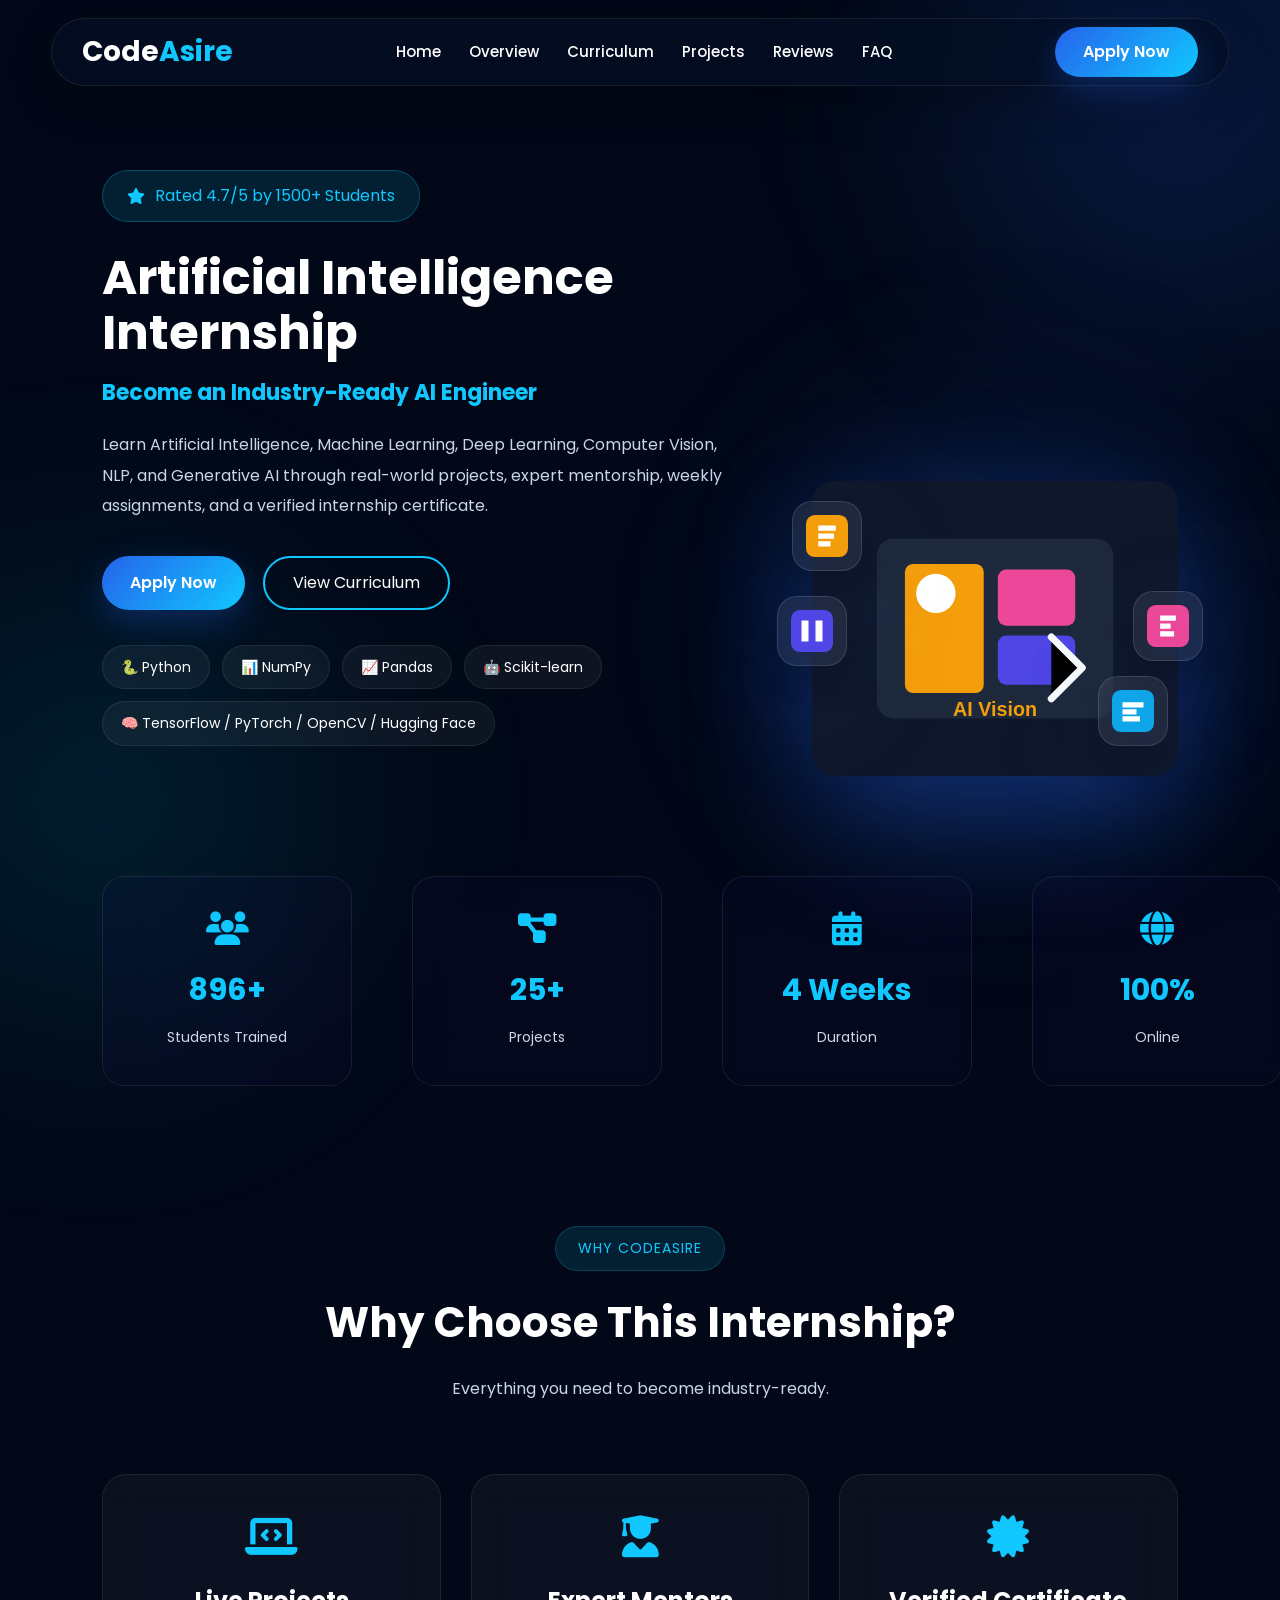
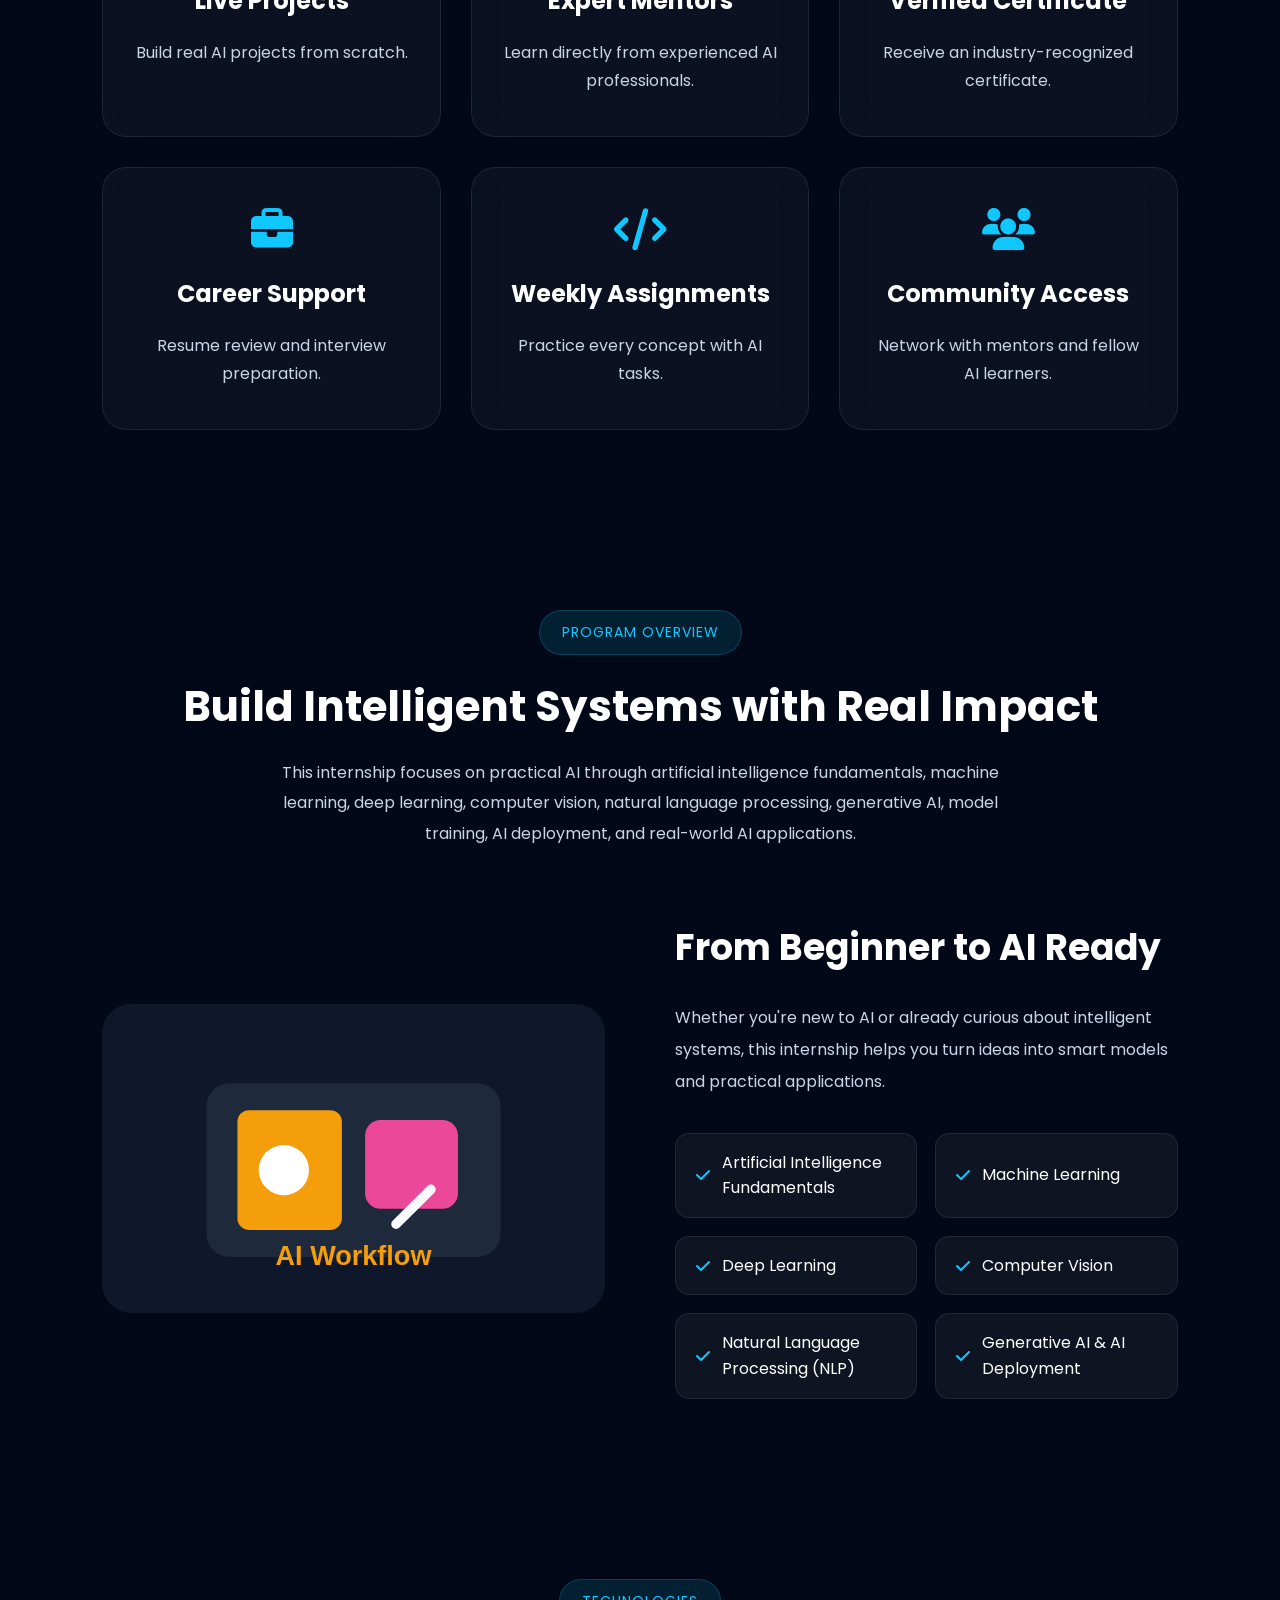
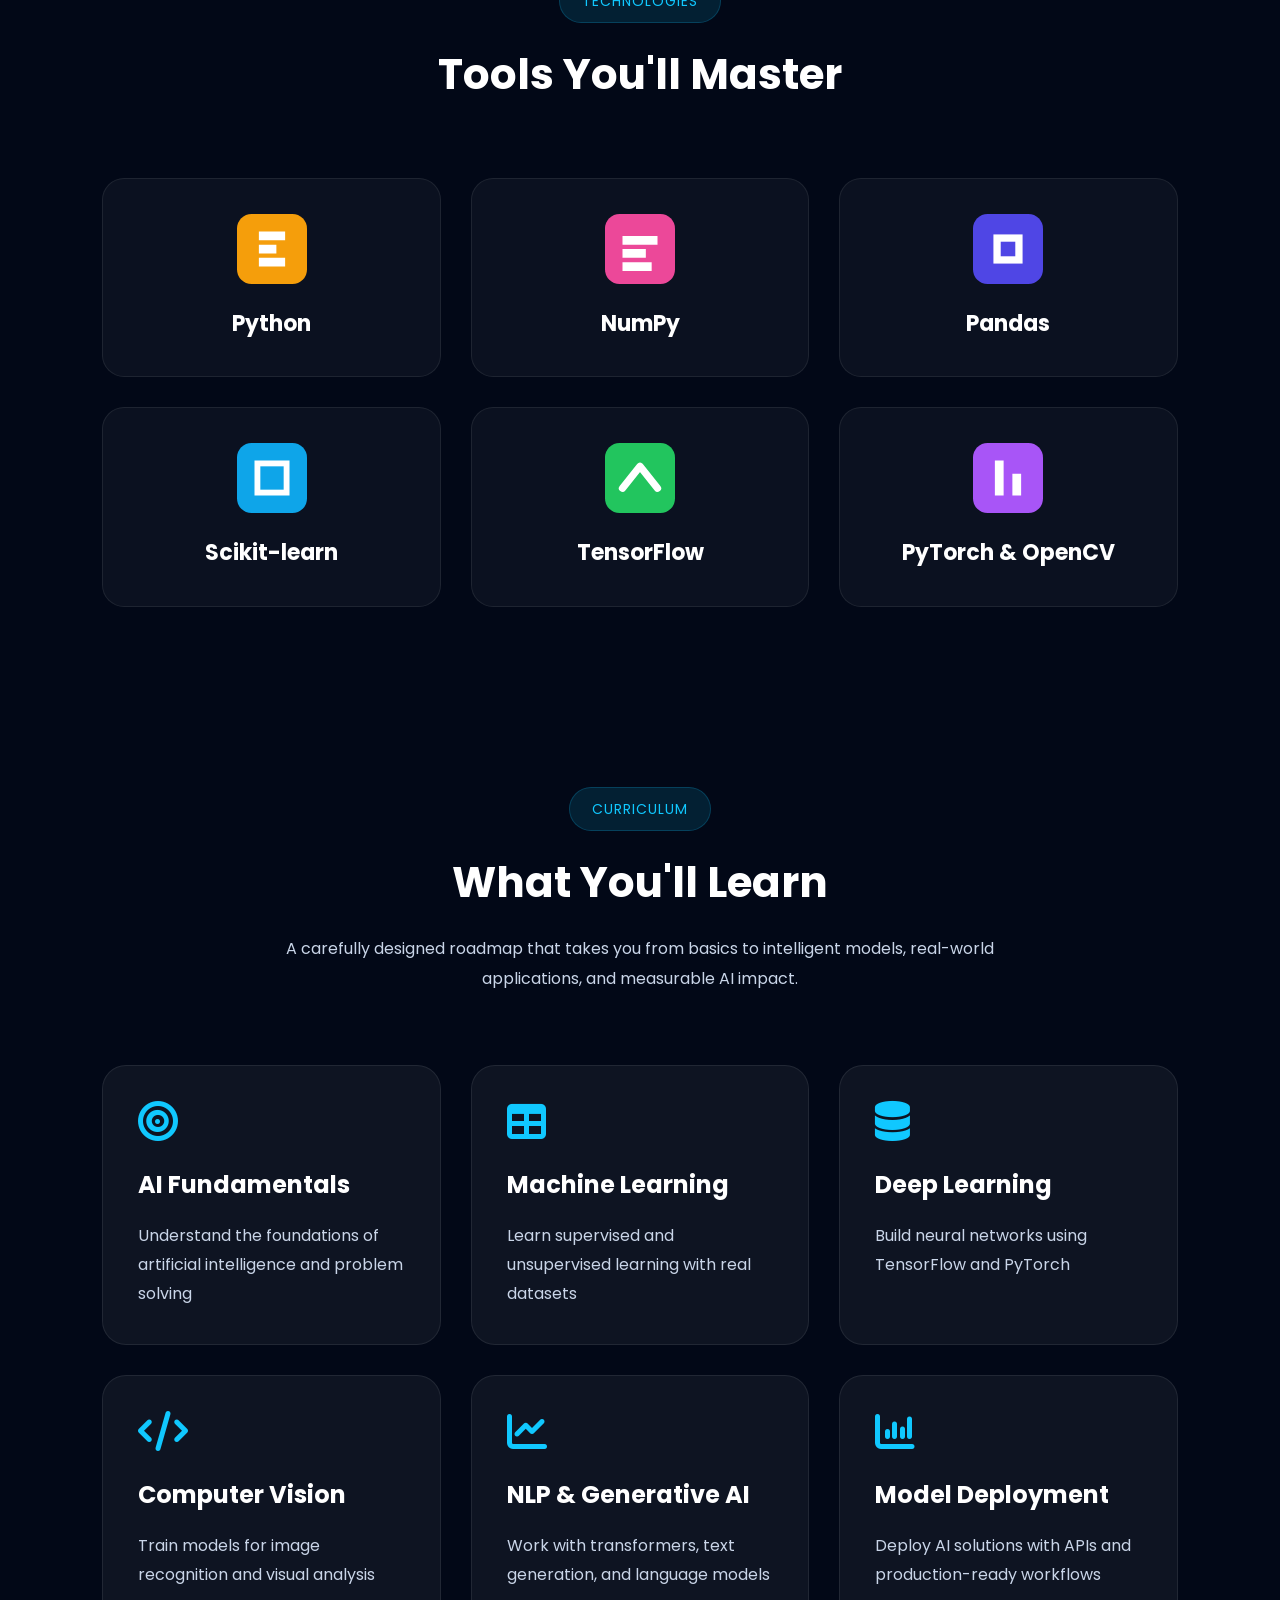
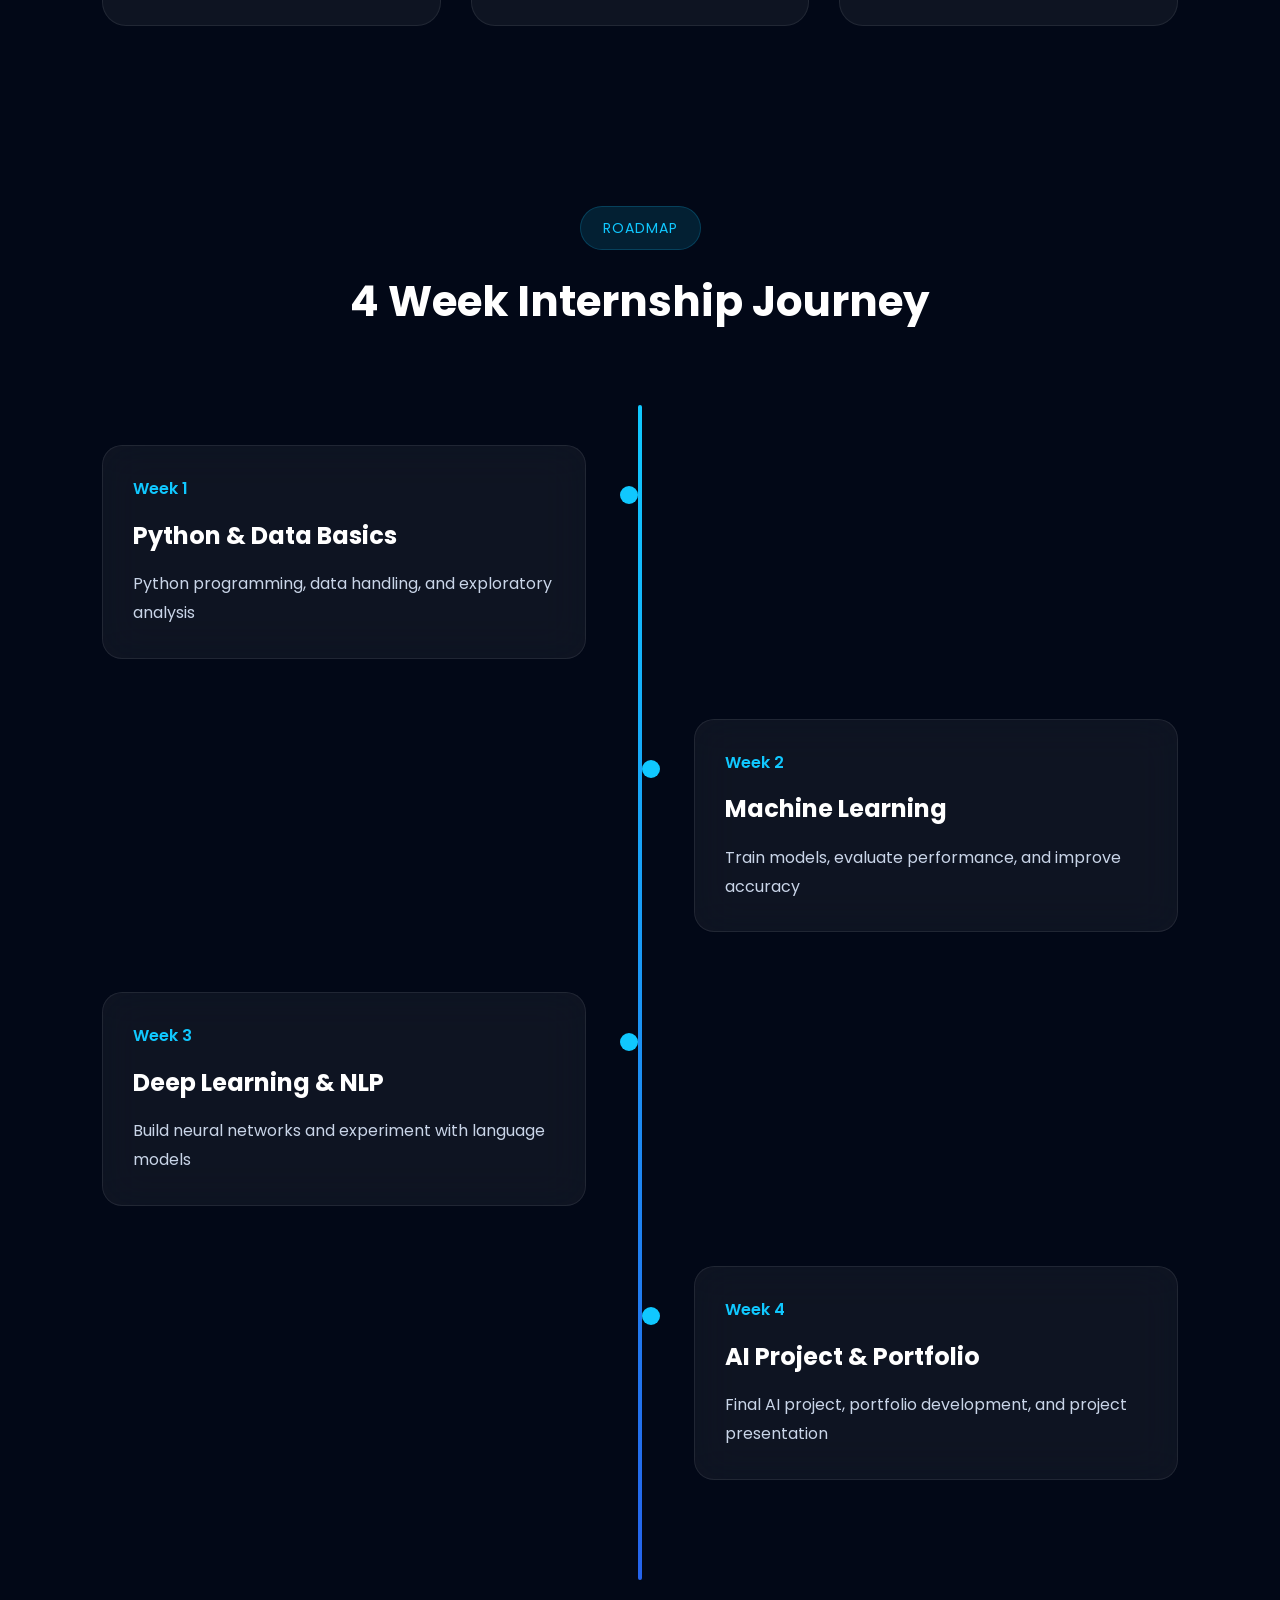
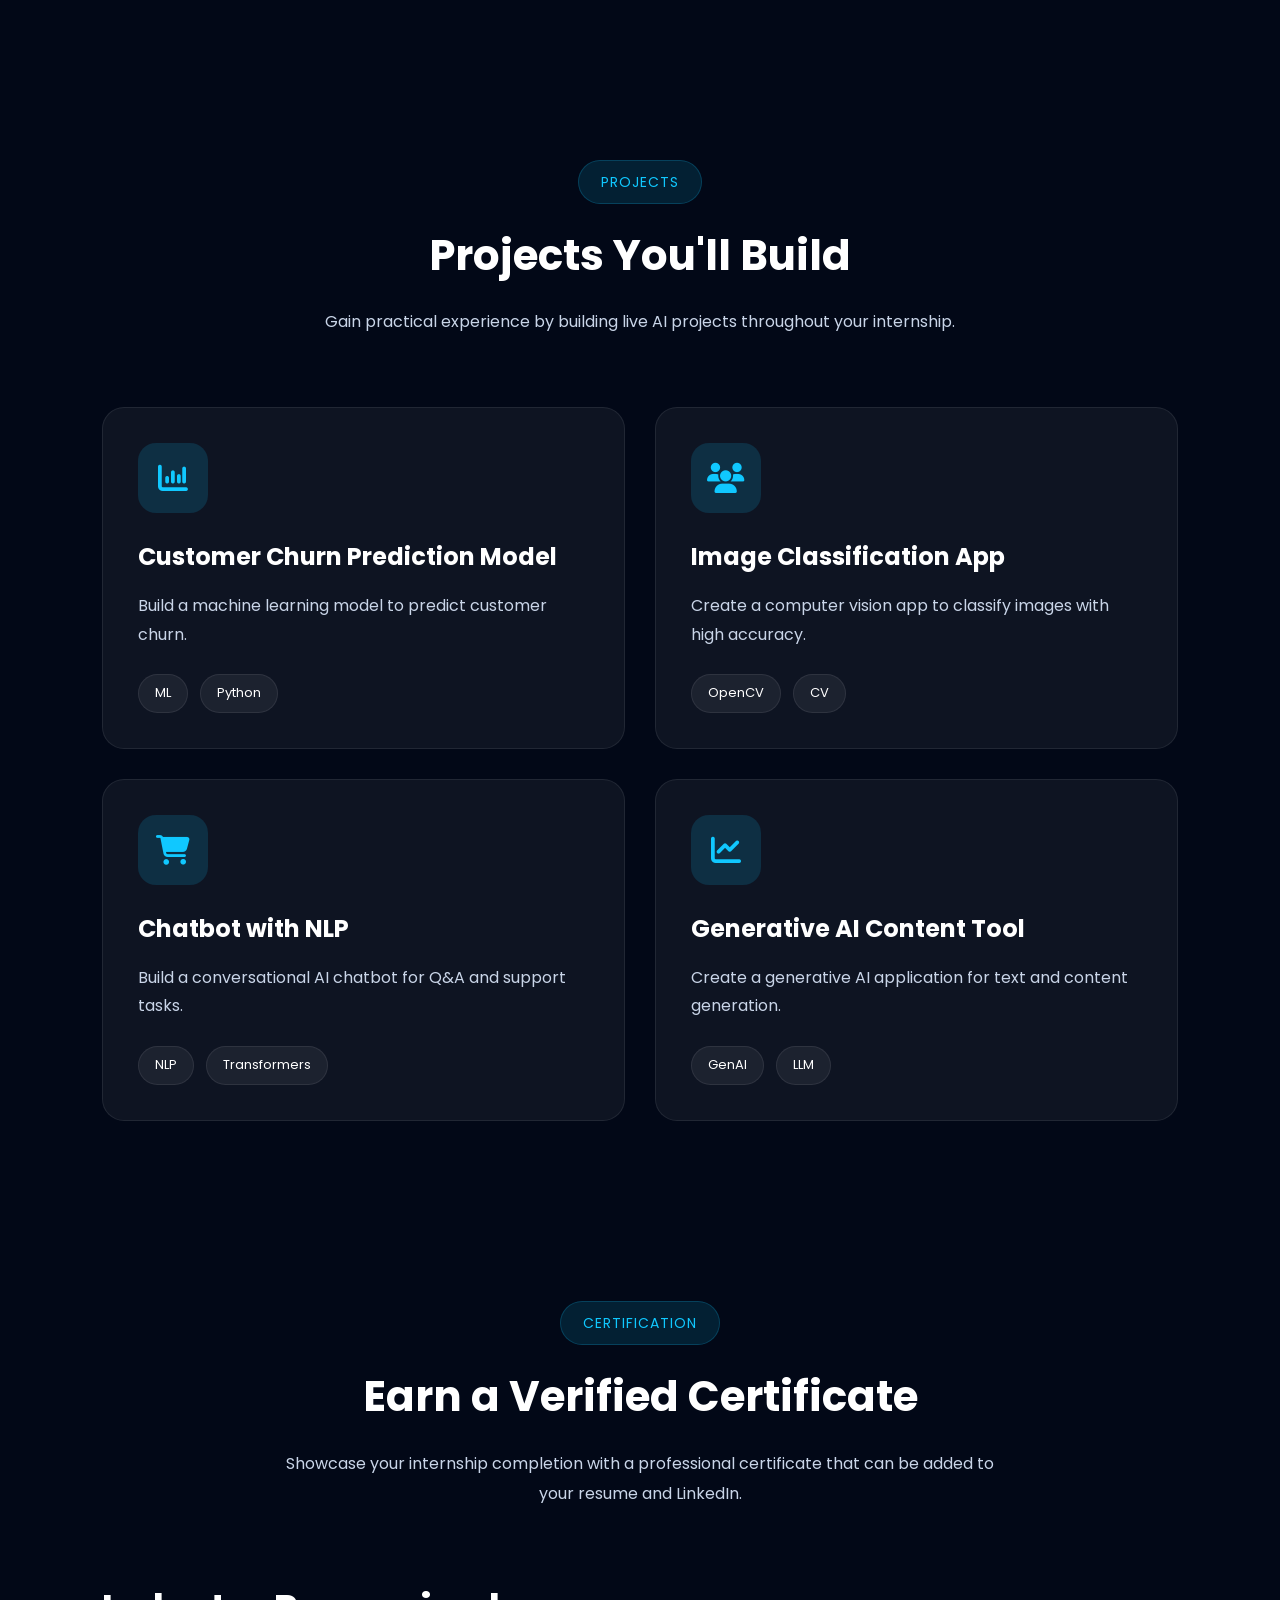
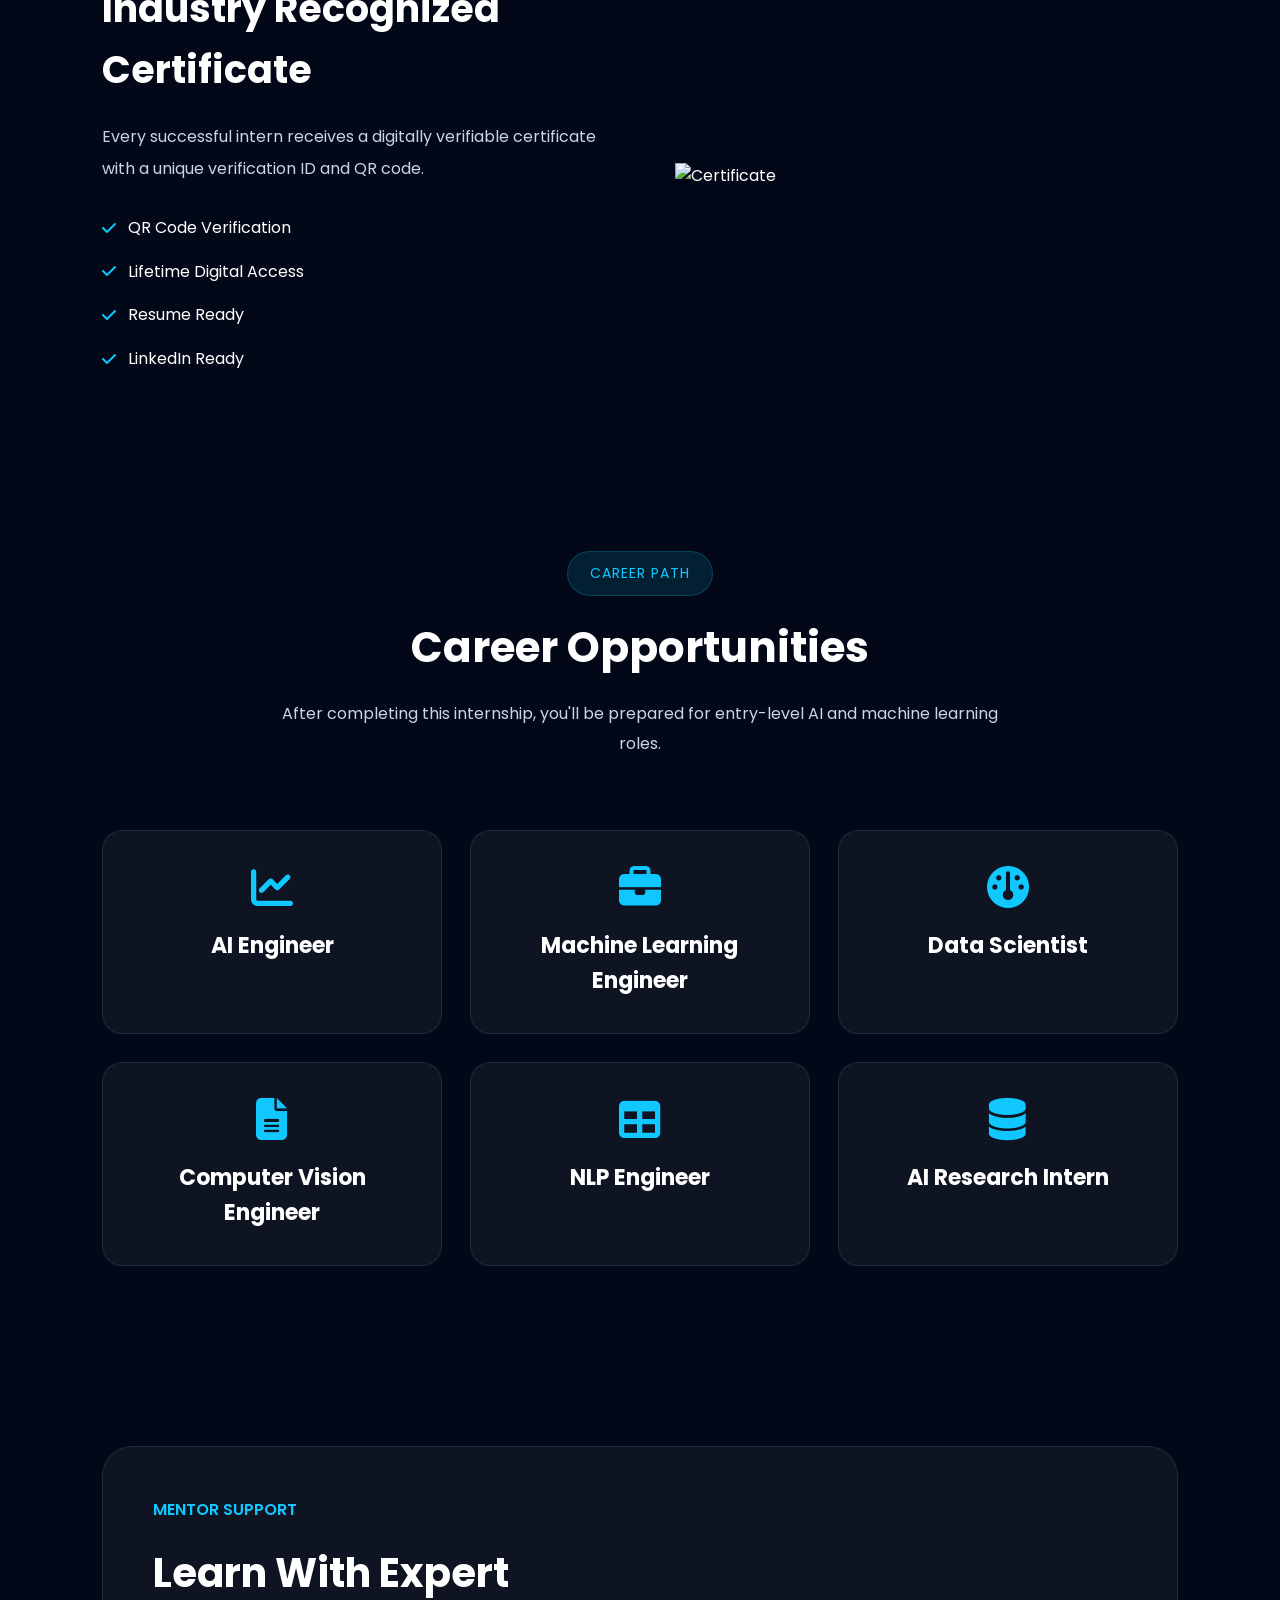
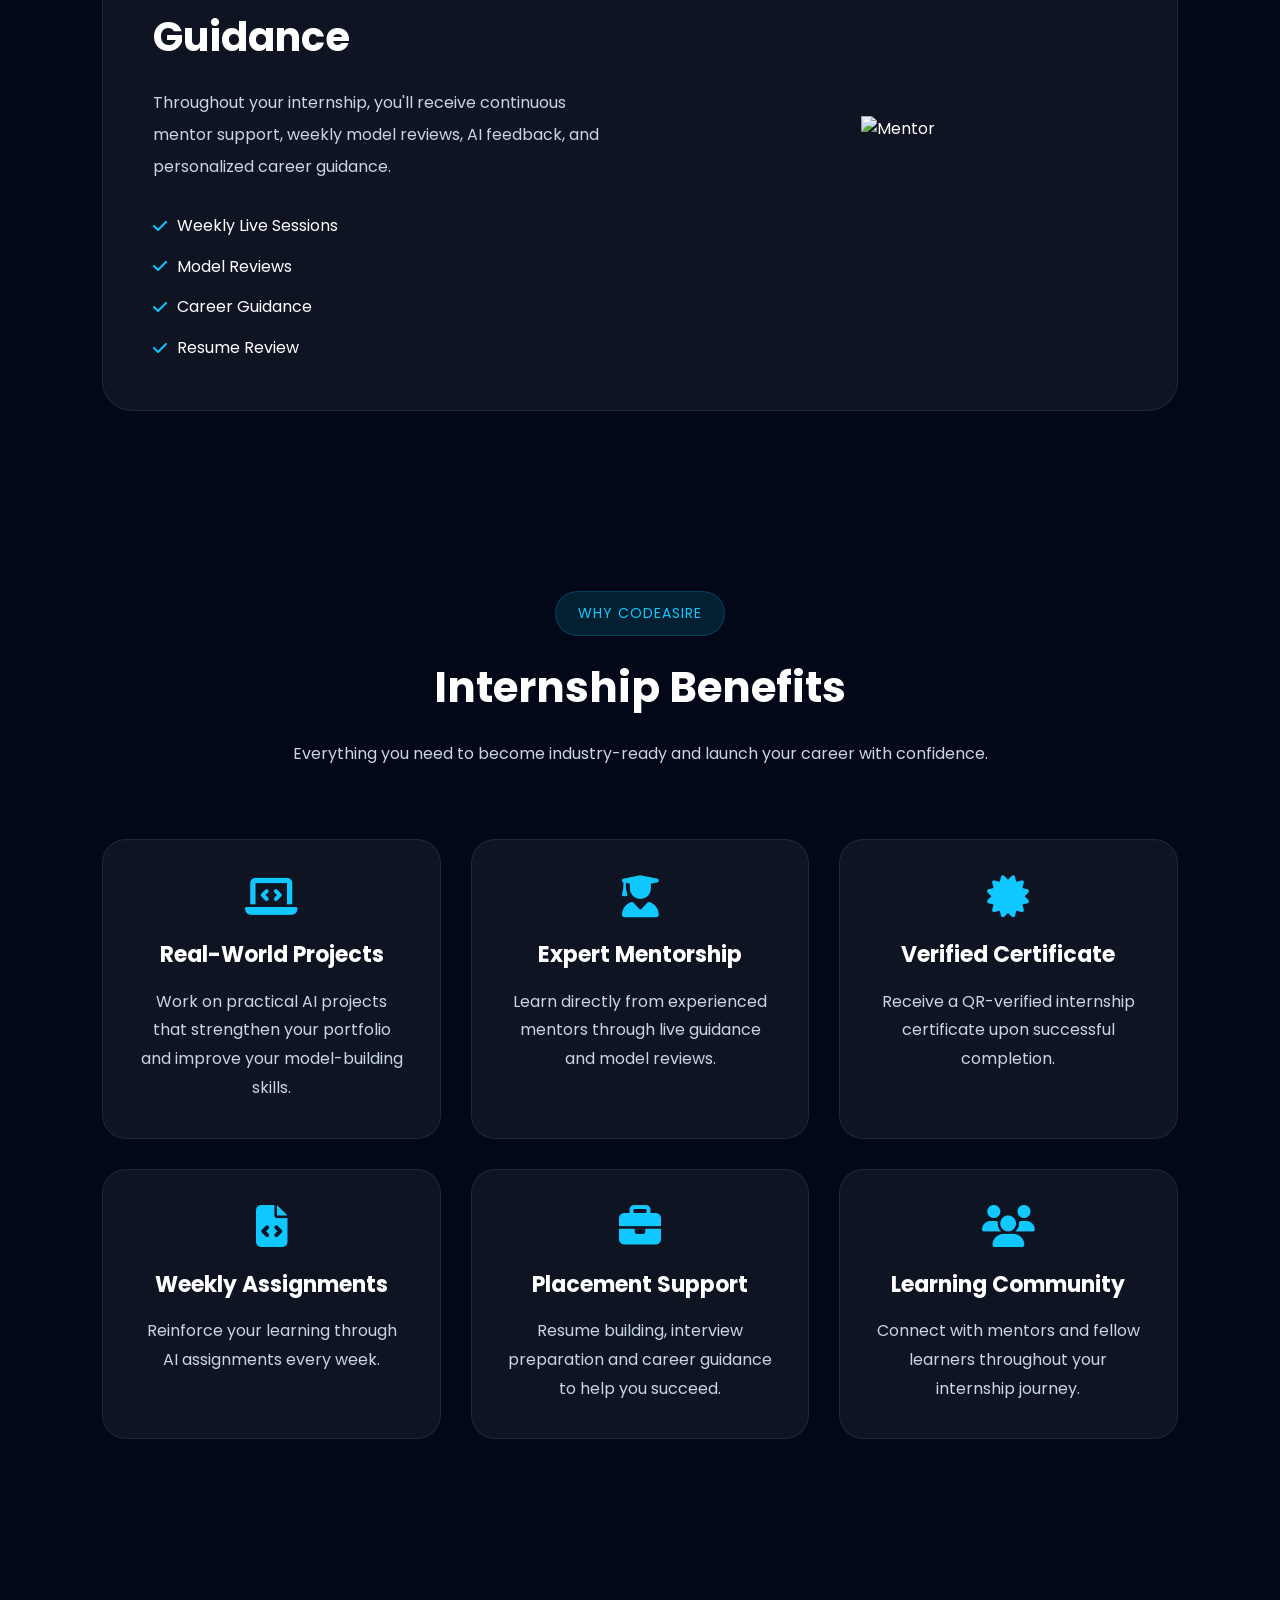
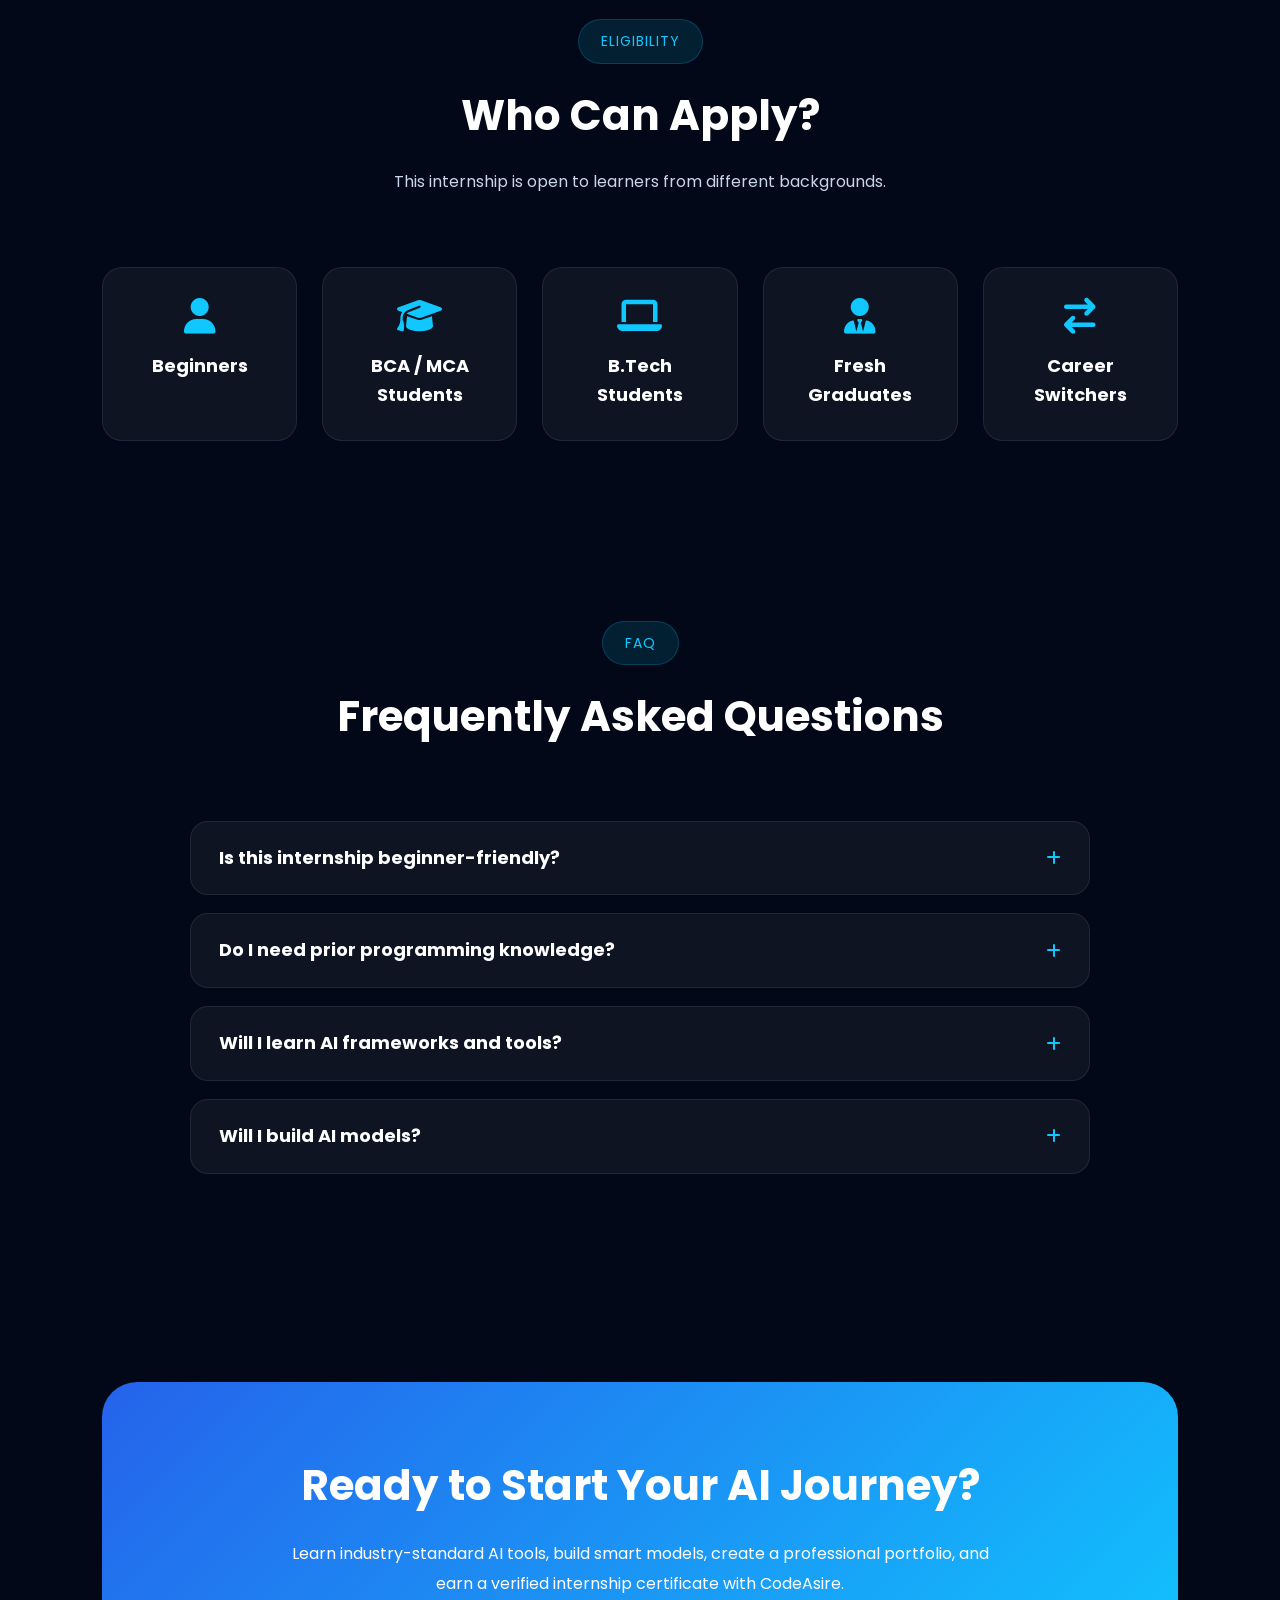
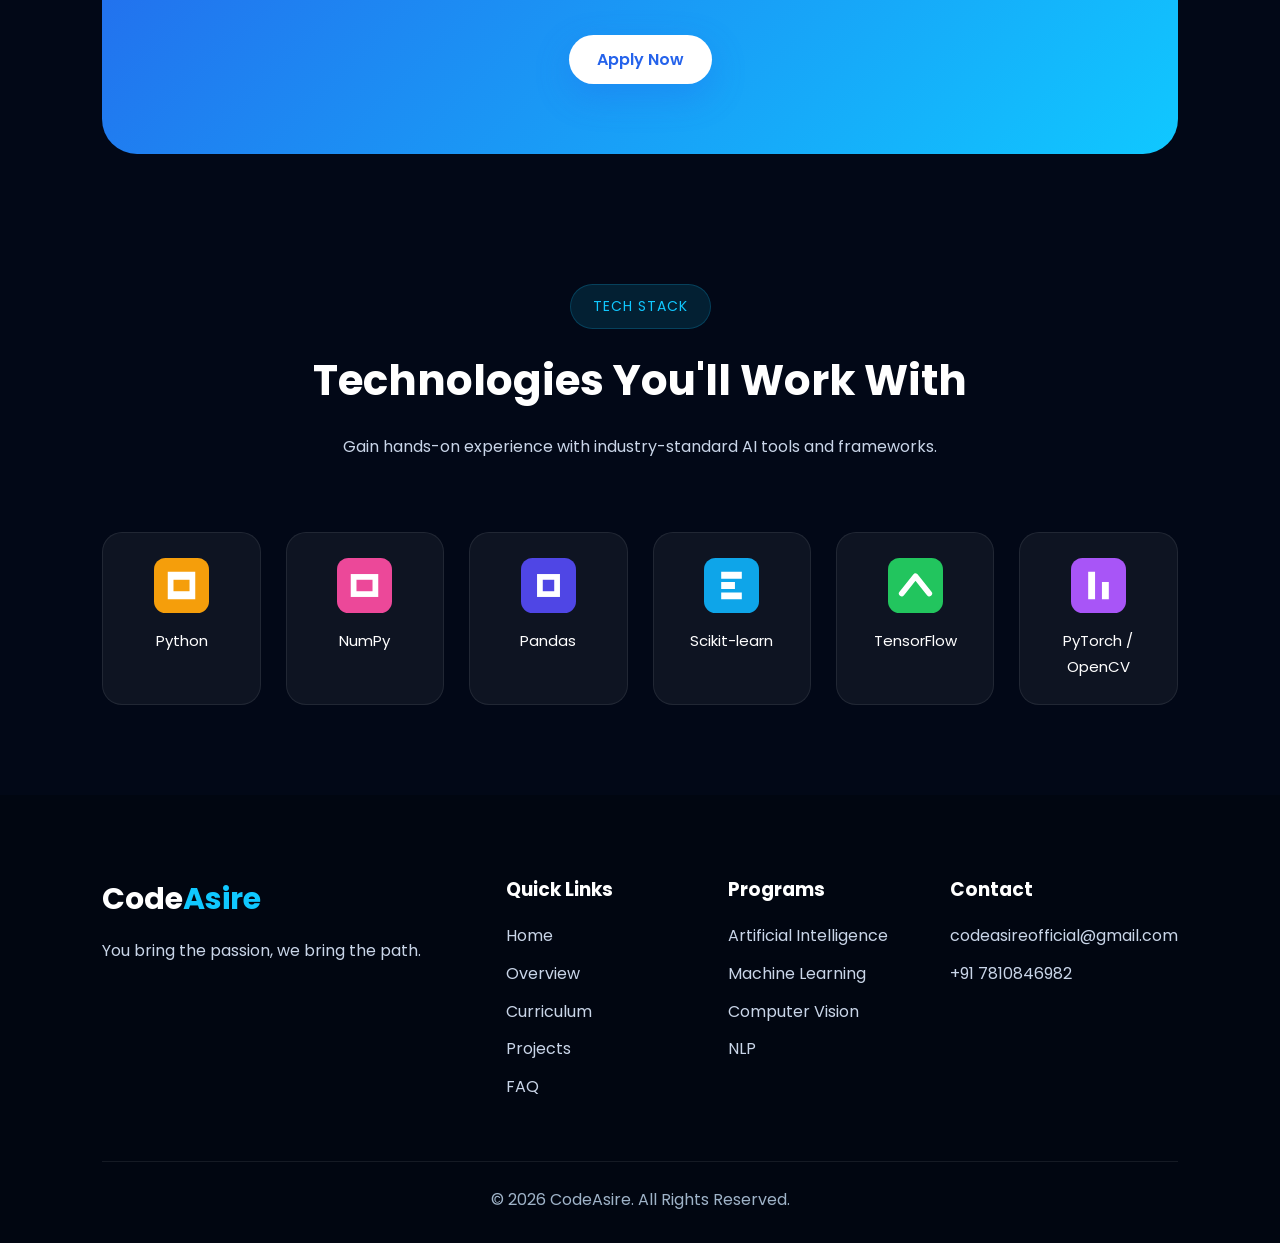
==== commit a684786a: "completed python" ====
--- a/internships/artificial_intelligence.html
+++ b/internships/artificial_intelligence.html
@@ -1386,9 +1386,9 @@
 
             <h3>Contact</h3>
 
-            <p>support@codeasire.com</p>
-
-            <p>+91 XXXXX XXXXX</p>
+            <p>codeasireofficial@gmail.com</p>
+
+            <p>+91 7810846982</p>
 
         </div>
 
@@ -1402,7 +1402,7 @@
 
 </footer>
 
-<script src="js\internship.js"></script>
+<script src="/js/internship.js"></script>
 
 </body>
 
--- a/css/internship.css
+++ b/css/internship.css
@@ -1739,57 +1739,48 @@
 
 }
 
-/*====================================================
+/*=========================
 FAQ
-====================================================*/
+=========================*/
 
 .faq-container{
-
     max-width:900px;
-
-    margin:auto;
-
+    margin:50px auto 0;
 }
 
 .faq-item{
-
     background:rgba(255,255,255,.05);
-
     border:1px solid rgba(255,255,255,.08);
-
     border-radius:18px;
-
     margin-bottom:18px;
-
     overflow:hidden;
-
+    transition:.3s;
+}
+
+.faq-item:hover{
+    border-color:#10c8ff;
 }
 
 .faq-question{
 
+    display:flex;
+    justify-content:space-between;
+    align-items:center;
+
     padding:22px 28px;
 
-    display:flex;
-
-    justify-content:space-between;
-
-    align-items:center;
-
     cursor:pointer;
 
 }
 
 .faq-question h3{
-
     font-size:18px;
-
 }
 
 .faq-question i{
 
     color:#10c8ff;
-
-    transition:.35s;
+    transition:.3s;
 
 }
 
@@ -1797,17 +1788,17 @@
 
     max-height:0;
 
+    transition:max-height .5s ease;
+
     overflow:hidden;
 
-    transition:.4s ease;
-
 }
 
 .faq-answer p{
 
-    padding:0 28px 22px;
-
-    color:#c9d5e8;
+    padding:20px 28px;
+
+    color:#cfd8e8;
 
     line-height:1.8;
 
@@ -1815,11 +1806,11 @@
 
 .faq-item.active .faq-answer{
 
-    max-height:220px;
-
-}
-
-.faq-item.active i{
+    max-height:500px;
+
+}
+
+.faq-item.active .faq-question i{
 
     transform:rotate(45deg);
 
